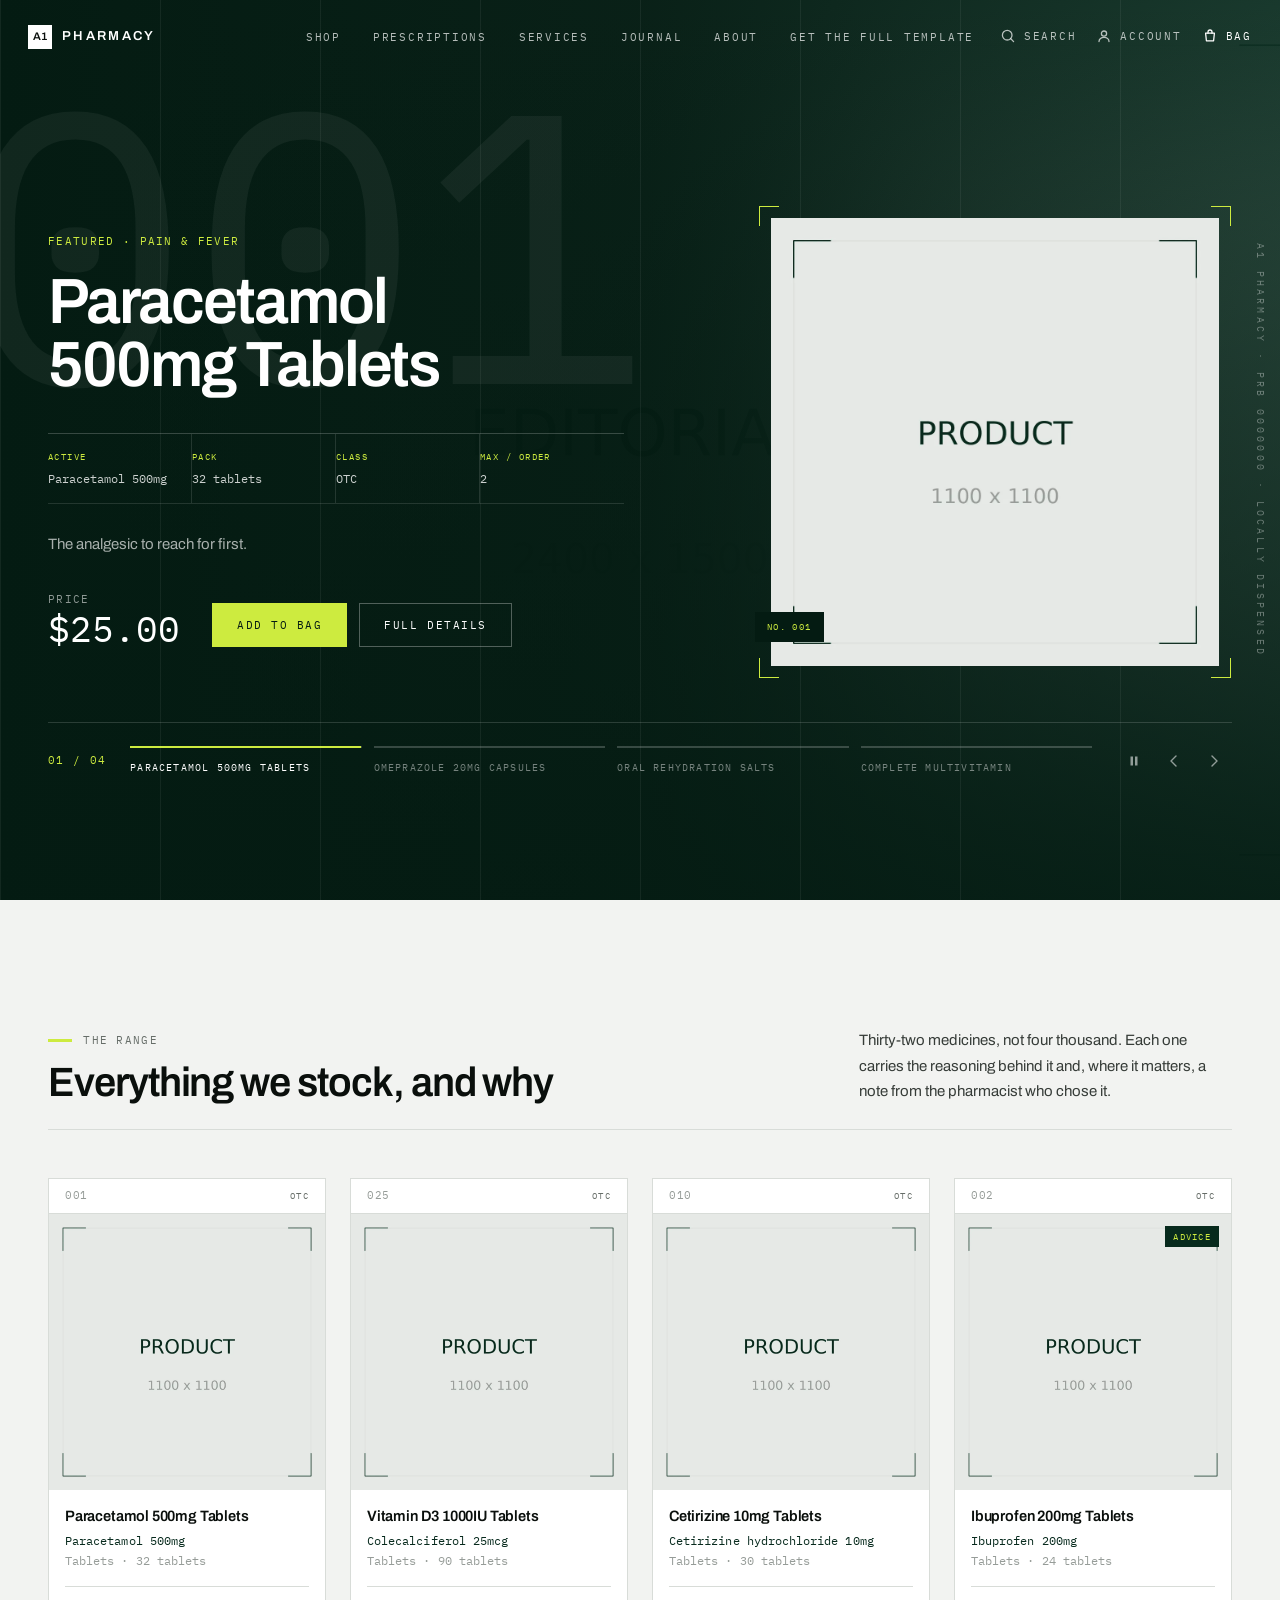
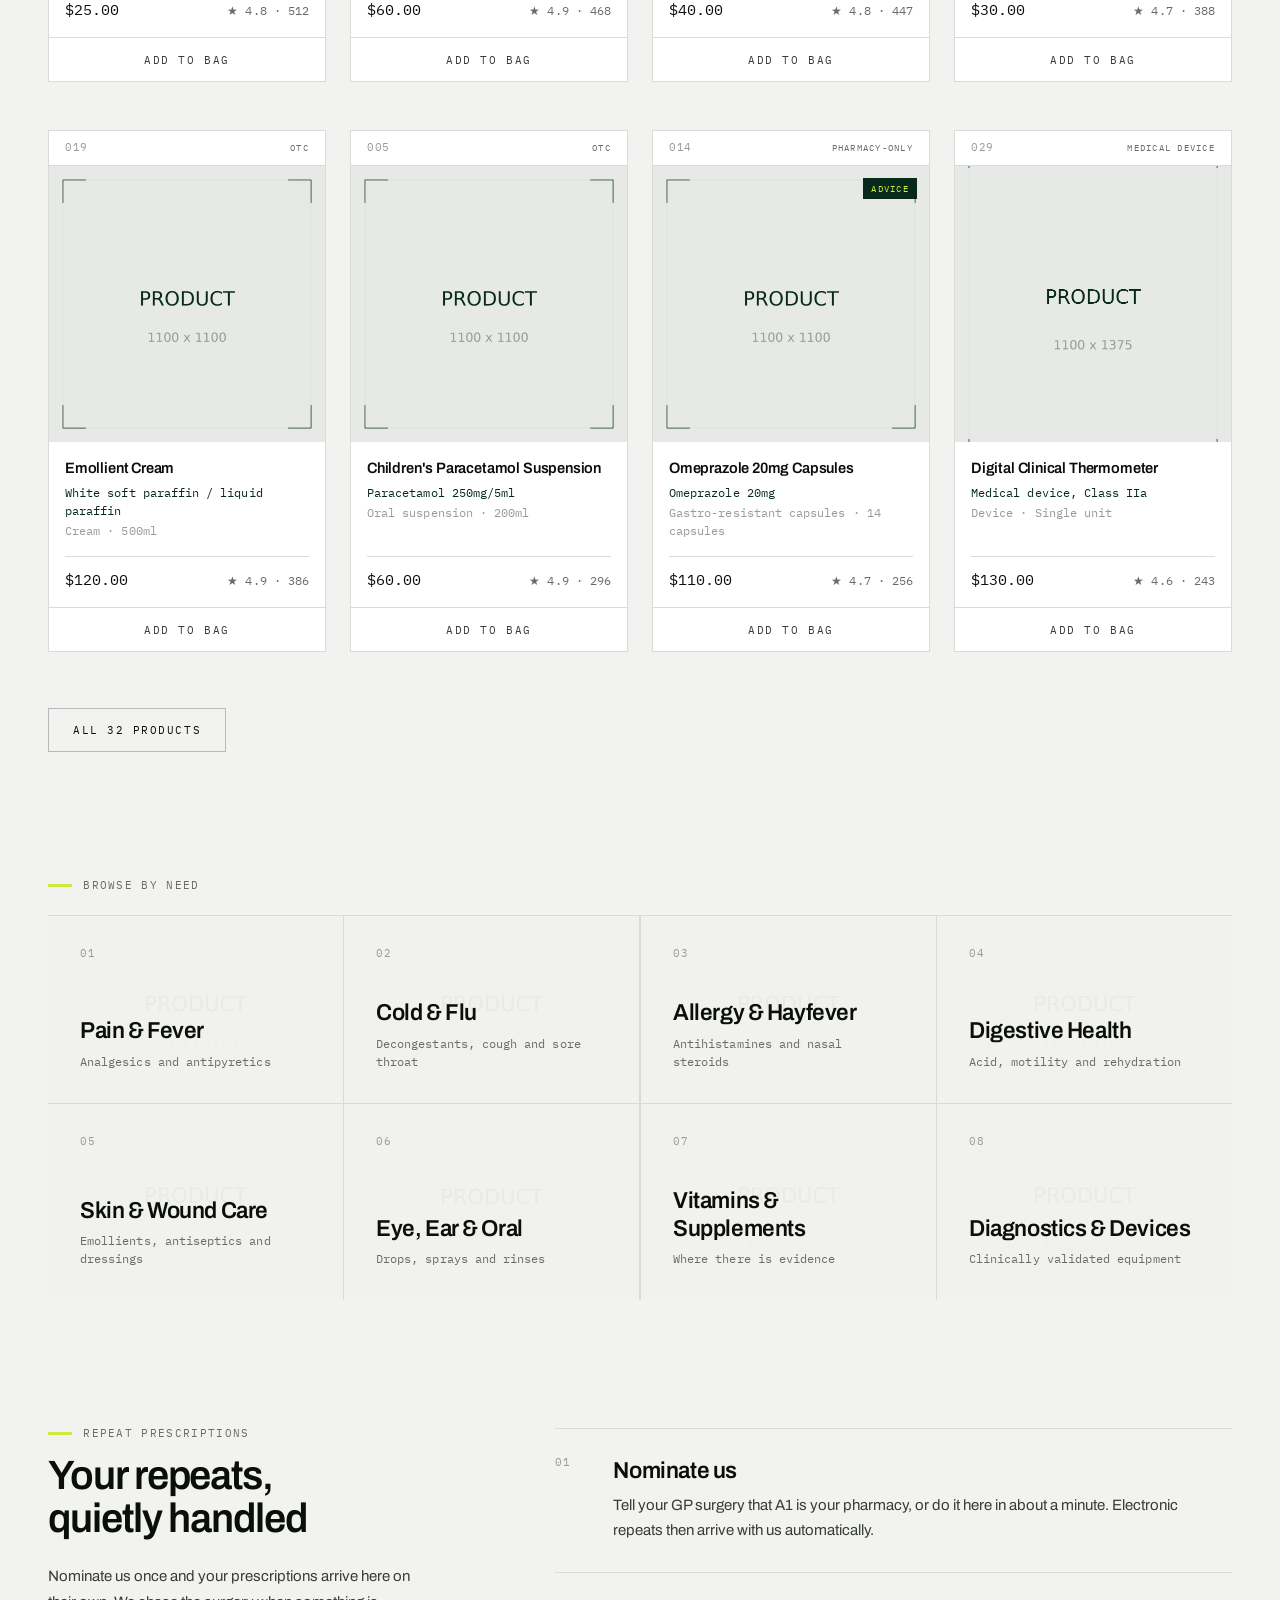
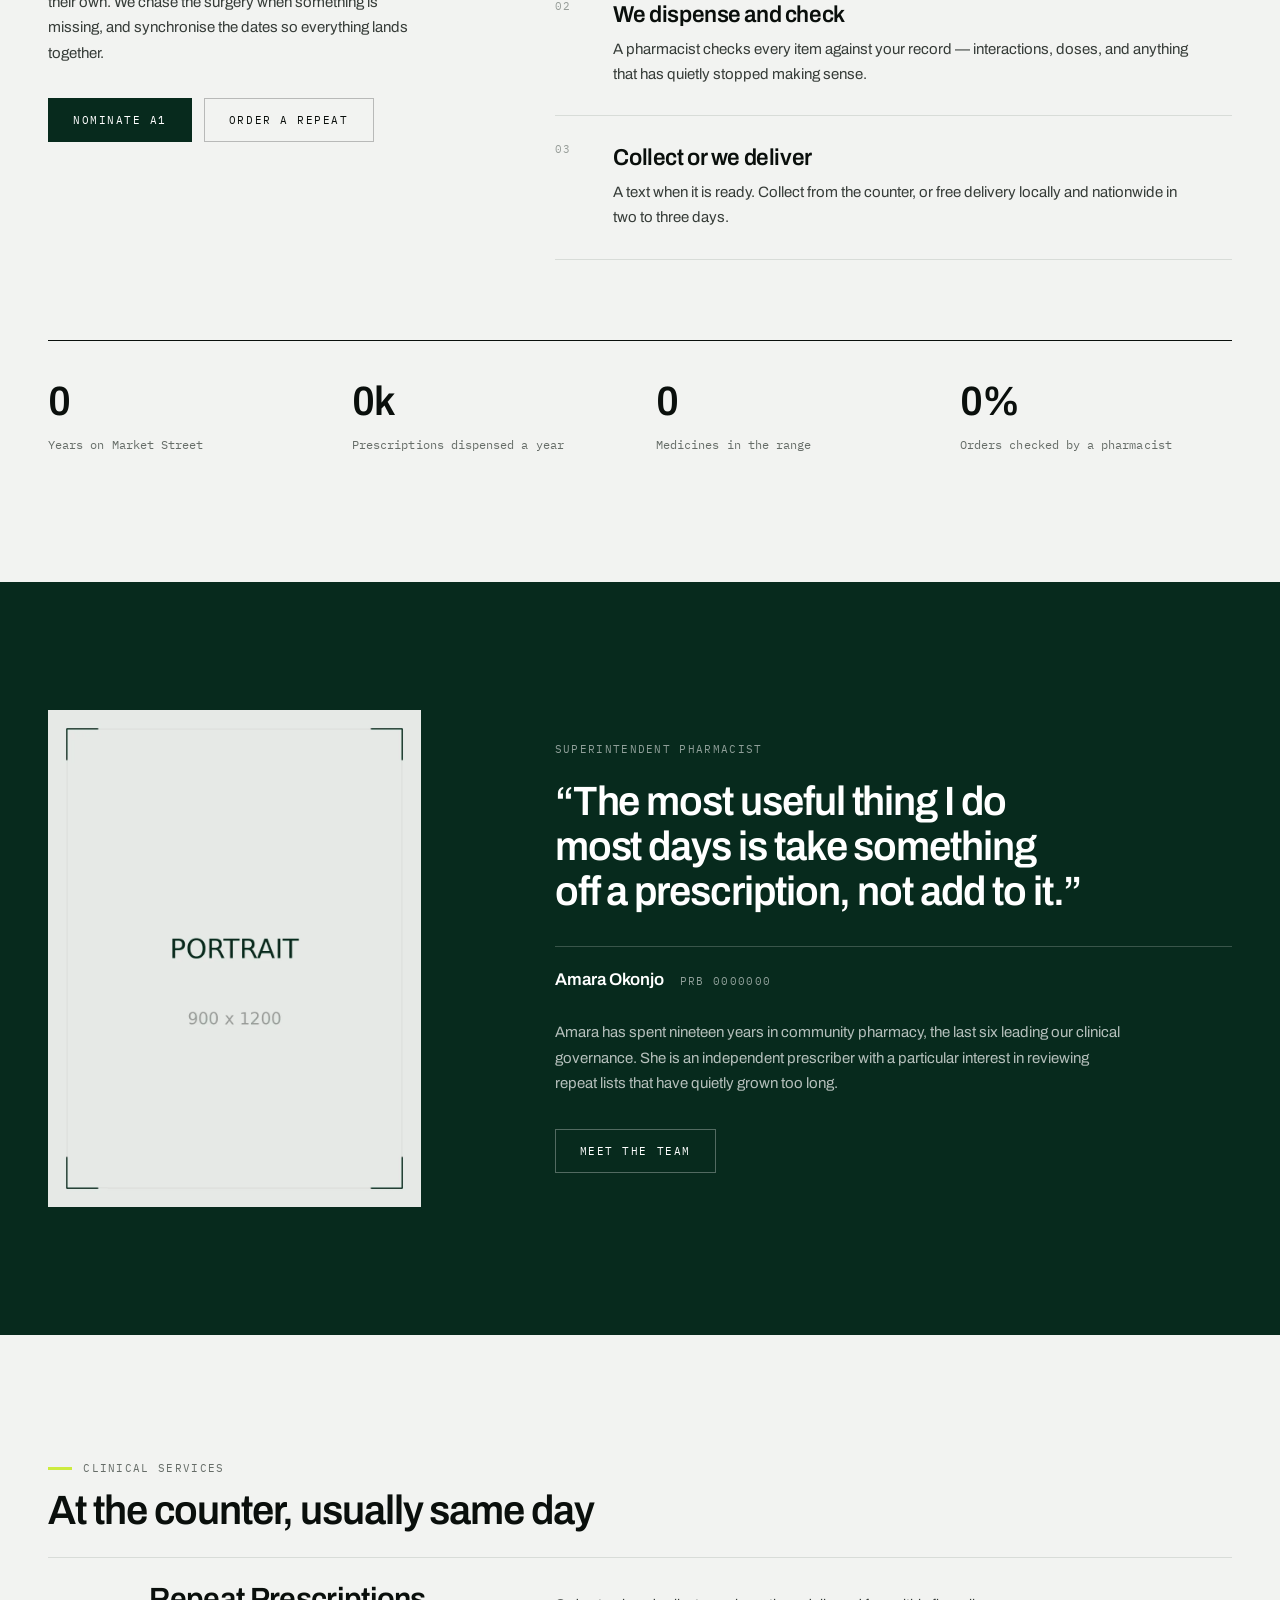
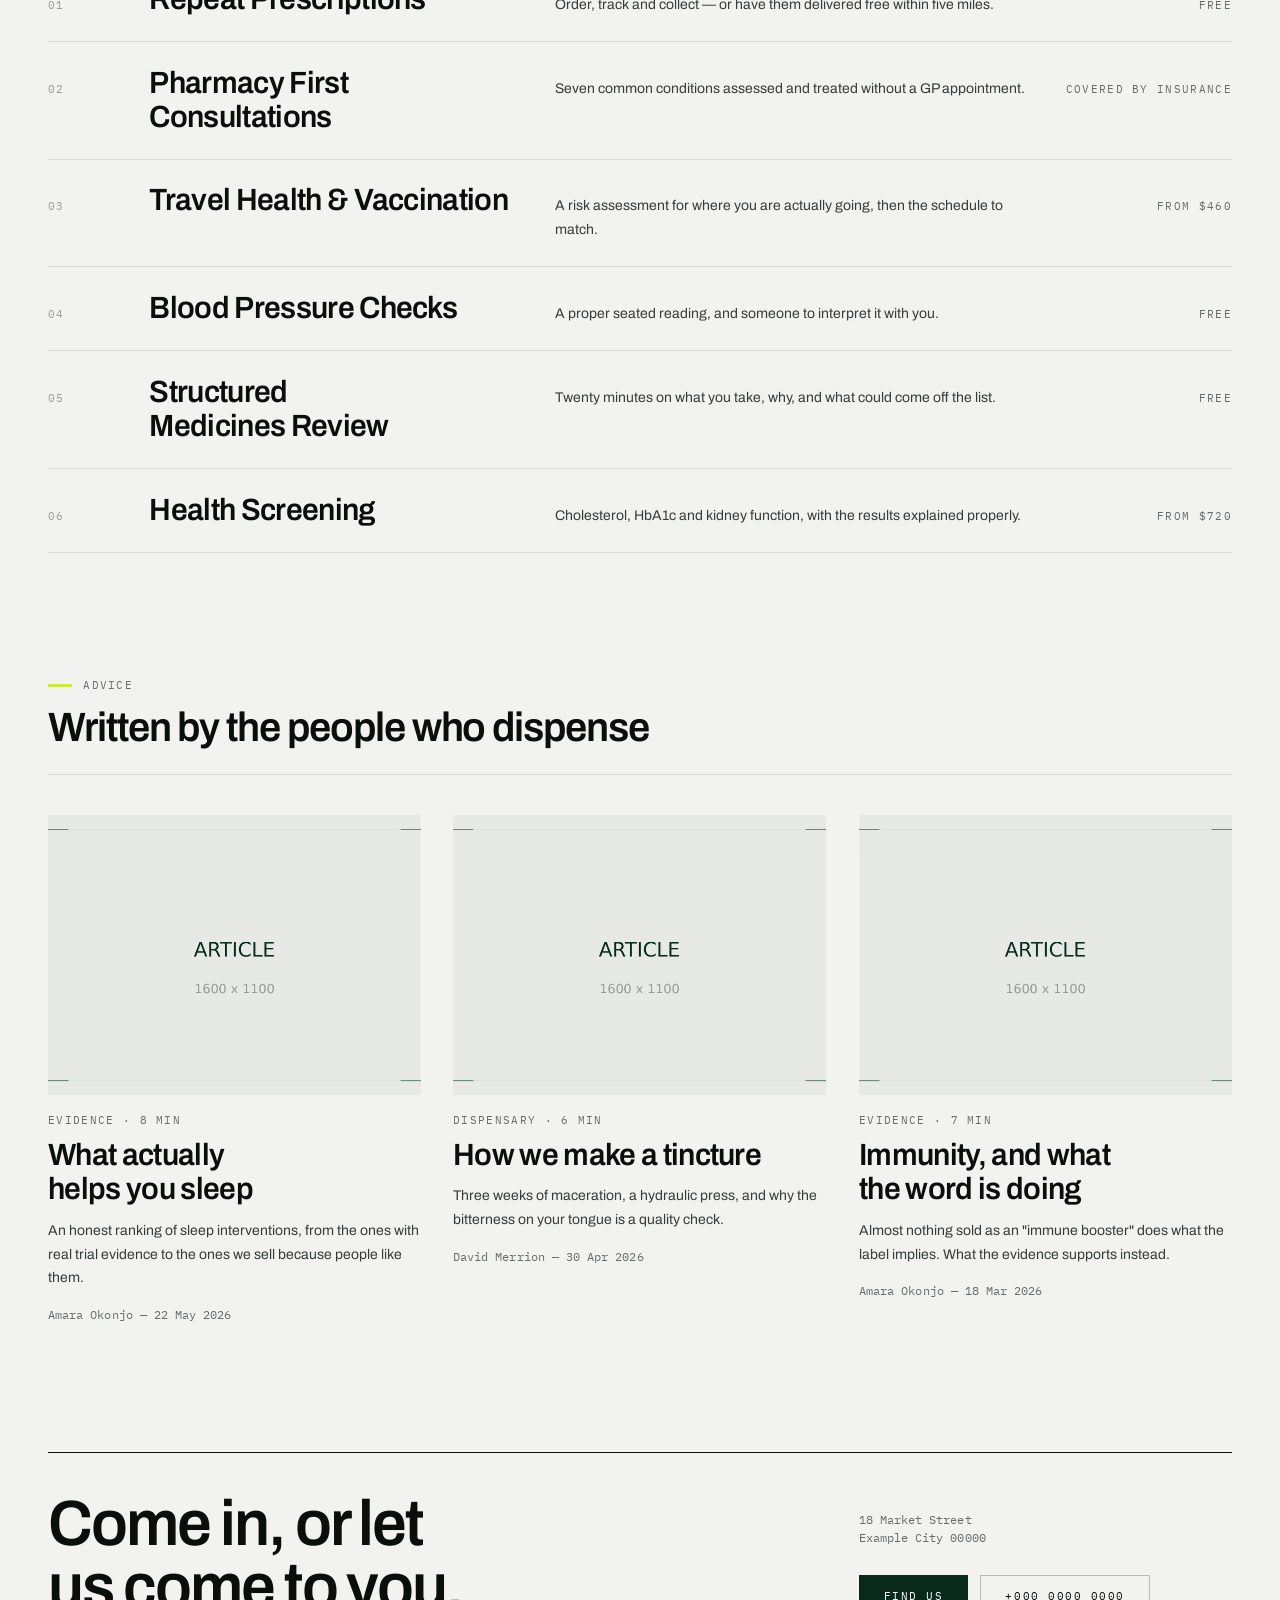
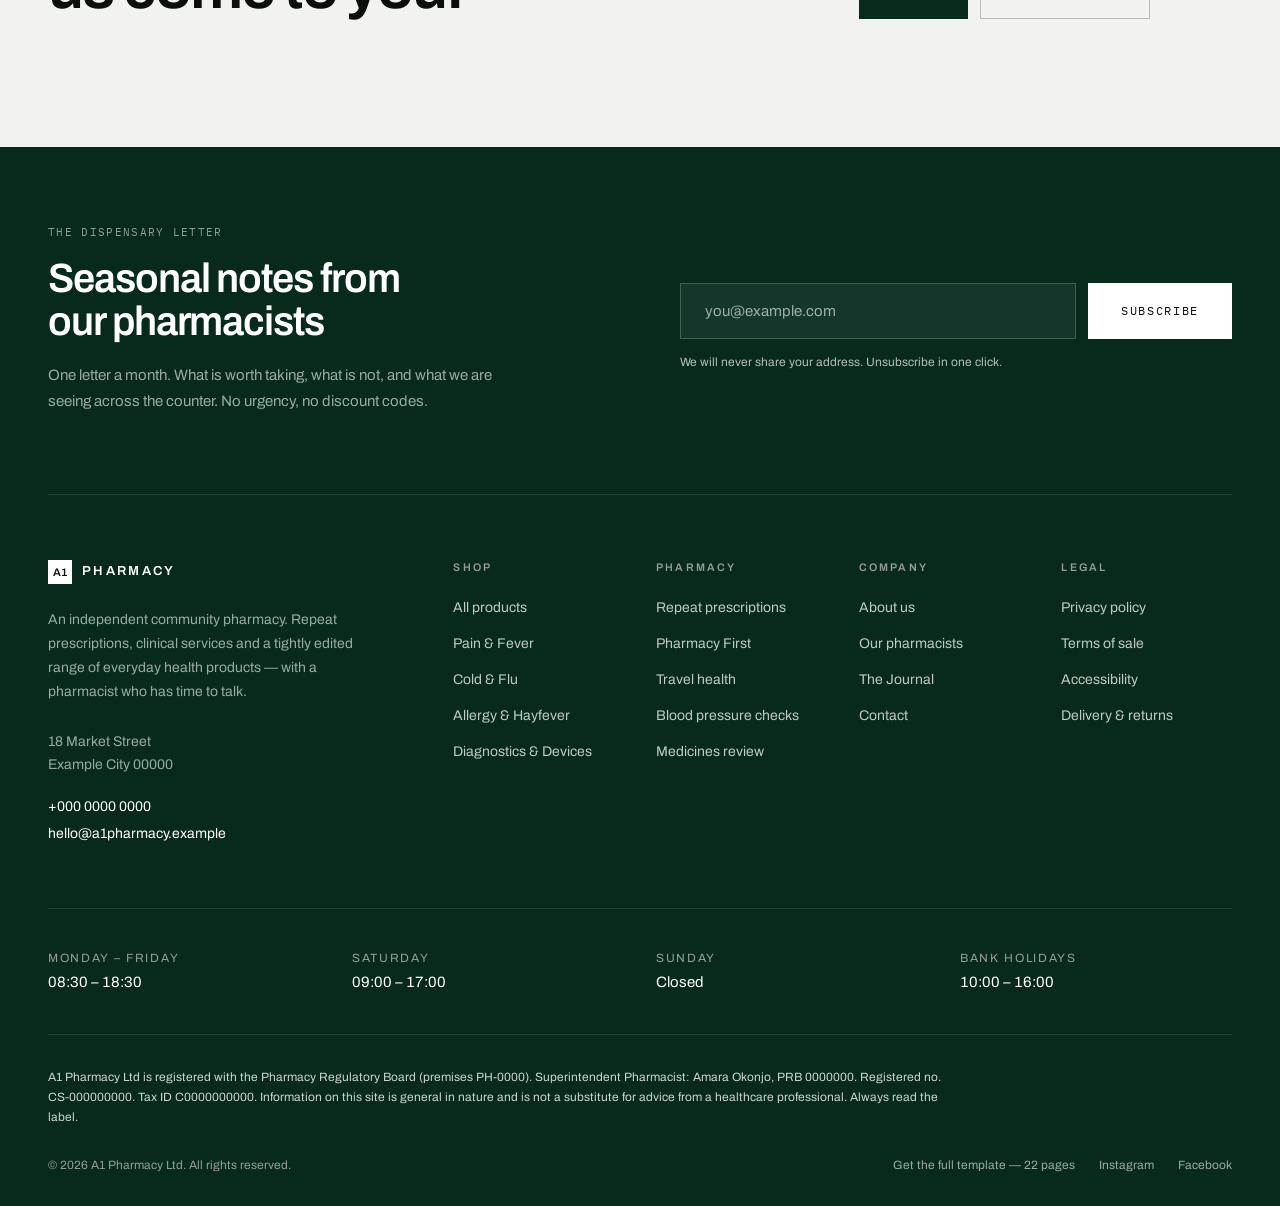
==== index.html @ 7f11b0c4 "Add files via upload" ====
<!doctype html>
<html lang="en">
	<head>
		<meta charset="utf-8" />
		<meta name="viewport" content="width=device-width, initial-scale=1" />

		<title>A1 Pharmacy — A pharmacy with time to explain</title>
		<meta name="description" content="An independent community pharmacy. Repeat prescriptions, clinical services and a tightly edited range of everyday health products — with a pharmacist who has time to talk." />
		<meta name="theme-color" content="#1c4032" />
		<link rel="canonical" href="https://paragonslash.github.io/a1-pharmacy-free/" />

		<meta property="og:site_name" content="A1 Pharmacy" />
		<meta property="og:type" content="website" />
		<meta property="og:url" content="https://paragonslash.github.io/a1-pharmacy-free/" />
		<meta property="og:image" content="https://paragonslash.github.io/a1-pharmacy-free/og-image-free.jpg" />
		<meta property="og:image:width" content="1200" />
		<meta property="og:image:height" content="630" />
		<meta property="og:title" content="A1 Pharmacy — A pharmacy with time to explain" />
		<meta property="og:description" content="An independent community pharmacy. Repeat prescriptions, clinical services and a tightly edited range of everyday health products — with a pharmacist who has time to talk." />
		<meta name="twitter:card" content="summary_large_image" />

		<link rel="icon" href="favicon.svg" type="image/svg+xml" />

		<!-- The typeface used by the first line of every page. -->
		<link
			rel="preload"
			href="fonts/archivo-latin-wdth-normal.woff2"
			as="font"
			type="font/woff2"
			crossorigin
		/>

		<!-- Shared styles. Page-specific rules follow, so they can override. -->
		<link rel="stylesheet" href="css/main.css" />
		<link rel="stylesheet" href="css/pages/hero.css" />
		<link rel="stylesheet" href="css/pages/home.css" />
	</head>

	<body data-full-bleed>
		<div class="page">
			<a href="#main" class="skip-link visually-hidden-focusable">Skip to content</a>

			<header class="site-header site-header--over-media" data-site-header>
				<nav class="site-header__inner" aria-label="Primary">
					<div class="site-header__bar">
						<!-- Left: wordmark -->
						<a href="index.html" aria-label="A1 Pharmacy — home" data-nav-plain>
							<span class="logo">
					<span class="logo__mark" aria-hidden="true">A1</span>
					<span class="logo__name">Pharmacy</span>
				</span>
						</a>

						<!-- Centre: navigation -->
						<ul class="primary-nav">
						<li>
							<a
								href="shop.html"
								class="nav-link" data-mega-trigger="shop" aria-expanded="false" aria-controls="mega-shop"
							>Shop</a>
						</li>
						<li>
							<a
								href="https://paragonslash.gumroad.com/l/a1pharmacy?referrer=github.com%2Fparagonslash%2Fa1-pharmacy-free" rel="noreferrer noopener" target="_blank"
								class="nav-link" data-nav-plain
							>Prescriptions</a>
						</li>
						<li>
							<a
								href="https://paragonslash.gumroad.com/l/a1pharmacy?referrer=github.com%2Fparagonslash%2Fa1-pharmacy-free" rel="noreferrer noopener" target="_blank"
								class="nav-link" data-mega-trigger="services" aria-expanded="false" aria-controls="mega-services"
							>Services</a>
						</li>
						<li>
							<a
								href="https://paragonslash.gumroad.com/l/a1pharmacy?referrer=github.com%2Fparagonslash%2Fa1-pharmacy-free" rel="noreferrer noopener" target="_blank"
								class="nav-link" data-nav-plain
							>Journal</a>
						</li>
						<li>
							<a
								href="https://paragonslash.gumroad.com/l/a1pharmacy?referrer=github.com%2Fparagonslash%2Fa1-pharmacy-free" rel="noreferrer noopener" target="_blank"
								class="nav-link" data-nav-plain
							>About</a>
						</li>
						<li>
							<a href="https://paragonslash.gumroad.com/l/a1pharmacy?referrer=github.com%2Fparagonslash%2Fa1-pharmacy-free" rel="noreferrer noopener" target="_blank" class="nav-link" data-nav-plain>Get the full template</a>
						</li>
						</ul>

						<!-- Right: utilities -->
						<div class="header-tools">
							<button
								type="button"
								class="nav-link header-tools__optional"
								data-overlay-open="search"
								aria-expanded="false"
								aria-controls="site-search-overlay"
							>
								<svg class="nav-link__icon" viewBox="0 0 20 20" fill="none" stroke="currentColor" stroke-width="1.6" aria-hidden="true"><circle cx="9" cy="9" r="6" /><path d="M13.5 13.5L17 17" stroke-linecap="round" /></svg>
								Search
							</button>

							<a href="https://paragonslash.gumroad.com/l/a1pharmacy?referrer=github.com%2Fparagonslash%2Fa1-pharmacy-free" rel="noreferrer noopener" target="_blank" class="nav-link header-tools__optional">
								<svg class="nav-link__icon" viewBox="0 0 20 20" fill="none" stroke="currentColor" stroke-width="1.6" aria-hidden="true"><circle cx="10" cy="7" r="3.25" /><path d="M3.75 17c0-3.2 2.8-5.25 6.25-5.25S16.25 13.8 16.25 17" stroke-linecap="round" /></svg>
								Account
							</a>

							<!--
								The bag is a plain link. The preview below it is a hover
								convenience only — nothing here is reachable by hovering alone.
							-->
							<a href="https://paragonslash.gumroad.com/l/a1pharmacy?referrer=github.com%2Fparagonslash%2Fa1-pharmacy-free" rel="noreferrer noopener" target="_blank" class="nav-link nav-link--emphasis">
								<svg class="nav-link__icon" viewBox="0 0 20 20" fill="none" stroke="currentColor" stroke-width="1.6" aria-hidden="true"><path d="M4.5 6.5h11l-1 9.5h-9z" stroke-linejoin="round" /><path d="M7.5 6.5V5a2.5 2.5 0 015 0v1.5" stroke-linecap="round" /></svg>
								Bag
							</a>

							<button
								type="button"
								class="menu-toggle"
								data-overlay-open="mobile-nav"
								aria-expanded="false"
								aria-controls="mobile-nav-overlay"
								aria-label="Open menu"
							>
								<span class="menu-toggle__bar"></span>
								<span class="menu-toggle__bar"></span>
							</button>
						</div>
					</div>
				</nav>

				<div class="mega-panel" id="mega-shop" data-mega-panel="shop" role="region" aria-label="Shop menu">
					<div class="mega-panel__inner">
						<p class="label mega-panel__heading">Index</p>

						<ul class="mega-index">
							<li class="mega-index__item">
								<a href="shop.html?category=pain-and-fever" class="mega-index__link">
									<span class="index-no">01</span>
									<span class="mega-index__name">Pain &amp; Fever</span>
								</a>
							</li>
							<li class="mega-index__item">
								<a href="shop.html?category=cold-and-flu" class="mega-index__link">
									<span class="index-no">02</span>
									<span class="mega-index__name">Cold &amp; Flu</span>
								</a>
							</li>
							<li class="mega-index__item">
								<a href="shop.html?category=allergy-and-hayfever" class="mega-index__link">
									<span class="index-no">03</span>
									<span class="mega-index__name">Allergy &amp; Hayfever</span>
								</a>
							</li>
							<li class="mega-index__item">
								<a href="shop.html?category=digestive-health" class="mega-index__link">
									<span class="index-no">04</span>
									<span class="mega-index__name">Digestive Health</span>
								</a>
							</li>
							<li class="mega-index__item">
								<a href="shop.html?category=skin-and-wound-care" class="mega-index__link">
									<span class="index-no">05</span>
									<span class="mega-index__name">Skin &amp; Wound Care</span>
								</a>
							</li>
							<li class="mega-index__item">
								<a href="shop.html?category=eye-ear-and-oral" class="mega-index__link">
									<span class="index-no">06</span>
									<span class="mega-index__name">Eye, Ear &amp; Oral</span>
								</a>
							</li>
							<li class="mega-index__item">
								<a href="shop.html?category=vitamins-and-supplements" class="mega-index__link">
									<span class="index-no">07</span>
									<span class="mega-index__name">Vitamins &amp; Supplements</span>
								</a>
							</li>
							<li class="mega-index__item">
								<a href="shop.html?category=diagnostics-and-devices" class="mega-index__link">
									<span class="index-no">08</span>
									<span class="mega-index__name">Diagnostics &amp; Devices</span>
								</a>
							</li>
						</ul>

						<div class="mega-featured">
							<p class="label">Selected</p>
							<div class="mega-featured__grid">
								<a href="product.html" class="mega-featured__link">
									<div class="plate plate--lit" style="--plate-ratio: 4 / 5">
						<img
							src="images/products/pk-bottle-tablets.webp"
							alt="Paracetamol 500mg Tablets"
							width="1100" height="1100"
							sizes="16vw"
							loading="lazy"
							decoding="async"
							
							class="mega-featured__image"
						/>
					</div>
									<p class="mega-featured__item-no">001</p>
									<p class="mega-featured__name">Paracetamol 500mg Tablets</p>
									<p class="mega-featured__price" data-numeric>$25.00</p>
								</a>
								<a href="product.html" class="mega-featured__link">
									<div class="plate plate--lit" style="--plate-ratio: 4 / 5">
						<img
							src="images/products/pk-bottle-capsules.webp"
							alt="Omeprazole 20mg Capsules"
							width="1100" height="1100"
							sizes="16vw"
							loading="lazy"
							decoding="async"
							
							class="mega-featured__image"
						/>
					</div>
									<p class="mega-featured__item-no">014</p>
									<p class="mega-featured__name">Omeprazole 20mg Capsules</p>
									<p class="mega-featured__price" data-numeric>$110.00</p>
								</a>
							</div>
						</div>
					</div>
				</div>
				<div class="mega-panel" id="mega-services" data-mega-panel="services" role="region" aria-label="Services menu">
					<div class="mega-panel__inner">
						<p class="label mega-panel__heading">Services</p>
						<ul class="mega-index mega-index--wide">
							<li class="mega-index__item">
								<a href="https://paragonslash.gumroad.com/l/a1pharmacy?referrer=github.com%2Fparagonslash%2Fa1-pharmacy-free" rel="noreferrer noopener" target="_blank" class="mega-index__link mega-index__link--stacked">
									<span class="mega-index__row">
										<span class="index-no">01</span>
										<span class="mega-index__name">Repeat Prescriptions</span>
									</span>
									<span class="mega-index__summary">Order, track and collect — or have them delivered free within five miles.</span>
								</a>
							</li>
							<li class="mega-index__item">
								<a href="https://paragonslash.gumroad.com/l/a1pharmacy?referrer=github.com%2Fparagonslash%2Fa1-pharmacy-free" rel="noreferrer noopener" target="_blank" class="mega-index__link mega-index__link--stacked">
									<span class="mega-index__row">
										<span class="index-no">02</span>
										<span class="mega-index__name">Pharmacy First Consultations</span>
									</span>
									<span class="mega-index__summary">Seven common conditions assessed and treated without a GP appointment.</span>
								</a>
							</li>
							<li class="mega-index__item">
								<a href="https://paragonslash.gumroad.com/l/a1pharmacy?referrer=github.com%2Fparagonslash%2Fa1-pharmacy-free" rel="noreferrer noopener" target="_blank" class="mega-index__link mega-index__link--stacked">
									<span class="mega-index__row">
										<span class="index-no">03</span>
										<span class="mega-index__name">Travel Health &amp; Vaccination</span>
									</span>
									<span class="mega-index__summary">A risk assessment for where you are actually going, then the schedule to match.</span>
								</a>
							</li>
							<li class="mega-index__item">
								<a href="https://paragonslash.gumroad.com/l/a1pharmacy?referrer=github.com%2Fparagonslash%2Fa1-pharmacy-free" rel="noreferrer noopener" target="_blank" class="mega-index__link mega-index__link--stacked">
									<span class="mega-index__row">
										<span class="index-no">04</span>
										<span class="mega-index__name">Blood Pressure Checks</span>
									</span>
									<span class="mega-index__summary">A proper seated reading, and someone to interpret it with you.</span>
								</a>
							</li>
							<li class="mega-index__item">
								<a href="https://paragonslash.gumroad.com/l/a1pharmacy?referrer=github.com%2Fparagonslash%2Fa1-pharmacy-free" rel="noreferrer noopener" target="_blank" class="mega-index__link mega-index__link--stacked">
									<span class="mega-index__row">
										<span class="index-no">05</span>
										<span class="mega-index__name">Structured Medicines Review</span>
									</span>
									<span class="mega-index__summary">Twenty minutes on what you take, why, and what could come off the list.</span>
								</a>
							</li>
							<li class="mega-index__item">
								<a href="https://paragonslash.gumroad.com/l/a1pharmacy?referrer=github.com%2Fparagonslash%2Fa1-pharmacy-free" rel="noreferrer noopener" target="_blank" class="mega-index__link mega-index__link--stacked">
									<span class="mega-index__row">
										<span class="index-no">06</span>
										<span class="mega-index__name">Health Screening</span>
									</span>
									<span class="mega-index__summary">Cholesterol, HbA1c and kidney function, with the results explained properly.</span>
								</a>
							</li>
						</ul>
					</div>
				</div>
			</header>
			<!-- ── Mobile menu ───────────────────────────────────────────────── -->
			<div class="overlay overlay--nav" id="mobile-nav-overlay" data-overlay="mobile-nav" hidden>
				<button type="button" class="overlay__scrim" data-overlay-close tabindex="-1" aria-label="Close menu"></button>

				<div class="overlay__panel" data-overlay-panel role="dialog" aria-modal="true" aria-label="Menu">
					<nav class="shell" aria-label="Mobile">
						<ul>
							<li>
								<a href="shop.html" class="mobile-nav__link" style="--row-index: 0">
									Shop
									<svg class="mobile-nav__chevron" viewBox="0 0 16 16" fill="none" stroke="currentColor" stroke-width="1.5" aria-hidden="true"><path d="M2.5 8h11M9 3.5L13.5 8 9 12.5" stroke-linecap="round" stroke-linejoin="round" /></svg>
								</a>
							</li>
							<li>
								<a href="https://paragonslash.gumroad.com/l/a1pharmacy?referrer=github.com%2Fparagonslash%2Fa1-pharmacy-free" rel="noreferrer noopener" target="_blank" class="mobile-nav__link" style="--row-index: 1">
									Prescriptions
									<svg class="mobile-nav__chevron" viewBox="0 0 16 16" fill="none" stroke="currentColor" stroke-width="1.5" aria-hidden="true"><path d="M2.5 8h11M9 3.5L13.5 8 9 12.5" stroke-linecap="round" stroke-linejoin="round" /></svg>
								</a>
							</li>
							<li>
								<a href="https://paragonslash.gumroad.com/l/a1pharmacy?referrer=github.com%2Fparagonslash%2Fa1-pharmacy-free" rel="noreferrer noopener" target="_blank" class="mobile-nav__link" style="--row-index: 2">
									Services
									<svg class="mobile-nav__chevron" viewBox="0 0 16 16" fill="none" stroke="currentColor" stroke-width="1.5" aria-hidden="true"><path d="M2.5 8h11M9 3.5L13.5 8 9 12.5" stroke-linecap="round" stroke-linejoin="round" /></svg>
								</a>
							</li>
							<li>
								<a href="https://paragonslash.gumroad.com/l/a1pharmacy?referrer=github.com%2Fparagonslash%2Fa1-pharmacy-free" rel="noreferrer noopener" target="_blank" class="mobile-nav__link" style="--row-index: 3">
									Journal
									<svg class="mobile-nav__chevron" viewBox="0 0 16 16" fill="none" stroke="currentColor" stroke-width="1.5" aria-hidden="true"><path d="M2.5 8h11M9 3.5L13.5 8 9 12.5" stroke-linecap="round" stroke-linejoin="round" /></svg>
								</a>
							</li>
							<li>
								<a href="https://paragonslash.gumroad.com/l/a1pharmacy?referrer=github.com%2Fparagonslash%2Fa1-pharmacy-free" rel="noreferrer noopener" target="_blank" class="mobile-nav__link" style="--row-index: 4">
									About
									<svg class="mobile-nav__chevron" viewBox="0 0 16 16" fill="none" stroke="currentColor" stroke-width="1.5" aria-hidden="true"><path d="M2.5 8h11M9 3.5L13.5 8 9 12.5" stroke-linecap="round" stroke-linejoin="round" /></svg>
								</a>
							</li>
							<li>
								<a href="https://paragonslash.gumroad.com/l/a1pharmacy?referrer=github.com%2Fparagonslash%2Fa1-pharmacy-free" rel="noreferrer noopener" target="_blank" class="mobile-nav__link" style="--row-index: 5">Get the full template
									<svg class="mobile-nav__chevron" viewBox="0 0 16 16" fill="none" stroke="currentColor" stroke-width="1.5" aria-hidden="true"><path d="M2.5 8h11M9 3.5L13.5 8 9 12.5" stroke-linecap="round" stroke-linejoin="round" /></svg>
								</a>
							</li>
						</ul>

						<div class="mobile-nav__section">
							<p class="label mobile-nav__heading">Categories</p>
							<ul class="mobile-nav__chips">
								<li><a href="shop.html?category=pain-and-fever" class="chip">Pain &amp; Fever</a></li>
								<li><a href="shop.html?category=cold-and-flu" class="chip">Cold &amp; Flu</a></li>
								<li><a href="shop.html?category=allergy-and-hayfever" class="chip">Allergy &amp; Hayfever</a></li>
								<li><a href="shop.html?category=digestive-health" class="chip">Digestive Health</a></li>
								<li><a href="shop.html?category=skin-and-wound-care" class="chip">Skin &amp; Wound Care</a></li>
								<li><a href="shop.html?category=eye-ear-and-oral" class="chip">Eye, Ear &amp; Oral</a></li>
								<li><a href="shop.html?category=vitamins-and-supplements" class="chip">Vitamins &amp; Supplements</a></li>
								<li><a href="shop.html?category=diagnostics-and-devices" class="chip">Diagnostics &amp; Devices</a></li>
							</ul>

							<div class="mobile-nav__footer">
								<a href="https://paragonslash.gumroad.com/l/a1pharmacy?referrer=github.com%2Fparagonslash%2Fa1-pharmacy-free" rel="noreferrer noopener" target="_blank" class="link-rule">Your account</a>
								<a href="tel:+0000000000" class="link-rule">+000 0000 0000</a>
								<p style="color: var(--color-ink-3)">18 Market Street, Example City 00000</p>
							</div>
						</div>
					</nav>
				</div>
			</div>

			<!-- ── Search ────────────────────────────────────────────────────── -->
			<div class="overlay overlay--search" id="site-search-overlay" data-overlay="search" hidden>
				<button type="button" class="overlay__scrim" data-overlay-close tabindex="-1" aria-label="Close search"></button>

				<div class="overlay__panel" data-overlay-panel role="dialog" aria-modal="true" aria-label="Search">
					<div class="shell">
						<form role="search" data-search-form>
							<label for="site-search" class="label">Search the pharmacy</label>

							<div class="search-field">
								<svg class="search-field__icon" viewBox="0 0 20 20" fill="none" stroke="currentColor" stroke-width="1.5" aria-hidden="true">
									<circle cx="9" cy="9" r="6" />
									<path d="M13.5 13.5L17 17" stroke-linecap="round" />
								</svg>

								<input
									id="site-search"
									name="q"
									type="search"
									class="search-field__input"
									placeholder="Magnesium, eczema, thermometer…"
									autocomplete="off"
									data-overlay-autofocus
								/>

								<button type="button" class="search-field__close" data-overlay-close aria-label="Close search">
									<svg viewBox="0 0 20 20" fill="none" stroke="currentColor" stroke-width="1.5" aria-hidden="true" style="width:1.25rem;height:1.25rem">
										<path d="M5 5l10 10M15 5L5 15" stroke-linecap="round" />
									</svg>
								</button>
							</div>
						</form>

						<!-- Shown while the field is empty. -->
						<div class="search-suggestions">
							<div>
								<p class="label">Common searches</p>
								<ul class="search-suggestions__chips">
								<li><button type="button" class="chip">Paracetamol</button></li>
								<li><button type="button" class="chip">Vitamin D</button></li>
								<li><button type="button" class="chip">Hayfever</button></li>
								<li><button type="button" class="chip">Eczema</button></li>
								<li><button type="button" class="chip">Thermometer</button></li>
								</ul>
							</div>

							<div>
								<p class="label">Browse</p>
								<ul class="search-suggestions__links">
								<li><a href="shop.html?category=pain-and-fever" class="link-rule">Pain &amp; Fever</a></li>
								<li><a href="shop.html?category=cold-and-flu" class="link-rule">Cold &amp; Flu</a></li>
								<li><a href="shop.html?category=allergy-and-hayfever" class="link-rule">Allergy &amp; Hayfever</a></li>
								<li><a href="shop.html?category=digestive-health" class="link-rule">Digestive Health</a></li>
								<li><a href="shop.html?category=skin-and-wound-care" class="link-rule">Skin &amp; Wound Care</a></li>
								<li><a href="shop.html?category=eye-ear-and-oral" class="link-rule">Eye, Ear &amp; Oral</a></li>
								</ul>
							</div>
						</div>
					</div>
				</div>
			</div>

			<main class="page__main" id="main">
				<h1 class="visually-hidden">A1 Pharmacy — A pharmacy with time to explain</h1>

				<section
					class="hero"
					data-surface="dark"
					data-hero-carousel
					data-interval="7000"
					aria-roledescription="carousel"
					aria-label="Featured products"
				>
					<!--
						Backdrop, in four layers so the field is never a flat block of
						green: a dispensary photograph for texture, a bloom of the current
						packshot, a gradient that protects the type, and ruled column
						guides on top.
					-->
					<div class="hero__backdrop" aria-hidden="true">
						<div class="hero__texture">
							<img src="images/editorial/dispensary-shelving.webp" alt="" width="1400" height="1400" />
						</div>

						<div class="hero-bloom" data-hero-bloom data-slide-index="0" data-active>
							<img src="images/products/pk-bottle-tablets.webp" alt="" width="1100" height="1100" loading="lazy" />
						</div>
						<div class="hero-bloom" data-hero-bloom data-slide-index="1" >
							<img src="images/products/pk-bottle-capsules.webp" alt="" width="1100" height="1100" loading="lazy" />
						</div>
						<div class="hero-bloom" data-hero-bloom data-slide-index="2" >
							<img src="images/products/pk-carton-sachets.webp" alt="" width="1100" height="1100" loading="lazy" />
						</div>
						<div class="hero-bloom" data-hero-bloom data-slide-index="3" >
							<img src="images/products/pk-vial-amber.webp" alt="" width="1100" height="1100" loading="lazy" />
						</div>

						<div class="hero__wash"></div>
						<div class="hero__wash hero__wash--foot"></div>
						<div class="hero__guides"></div>
					</div>

					<!-- Oversized catalogue number, bled off the left edge -->
					<span class="hero__catalogue-number" data-hero-catalogue-number aria-hidden="true">
						001
					</span>

					<!-- Vertical dispensing rail, right edge -->
					<p class="hero__vertical-rail" aria-hidden="true">
						A1 Pharmacy · PRB 0000000 · Locally Dispensed
					</p>

					<div class="shell hero__inner">
						<div class="hero__slides">
						<div
							class="hero-slide"
							data-hero-slide
							data-slide-index="0"
							data-active
							role="group"
							aria-roledescription="slide"
							aria-label="1 of 4: Paracetamol 500mg Tablets"
							
						>
							<div class="hero-slide__grid">
								<!-- ───────────────────────────────────────── detail ── -->
								<div class="hero-slide__detail">
									<p class="label label--accent hero-slide__eyebrow">
										Featured · Pain &amp; Fever
									</p>

									<h2 class="text-d2 hero-slide__title">Paracetamol 500mg Tablets</h2>

									<dl class="hero-spec">
									<div class="hero-spec__cell">
										<dt class="hero-spec__term">Active</dt>
										<dd class="hero-spec__value">Paracetamol 500mg</dd>
									</div>
									<div class="hero-spec__cell">
										<dt class="hero-spec__term">Pack</dt>
										<dd class="hero-spec__value">32 tablets</dd>
									</div>
									<div class="hero-spec__cell">
										<dt class="hero-spec__term">Class</dt>
										<dd class="hero-spec__value">OTC</dd>
									</div>
									<div class="hero-spec__cell">
										<dt class="hero-spec__term">Max / order</dt>
										<dd class="hero-spec__value">2</dd>
									</div>
									</dl>

									<p class="hero-slide__summary">The analgesic to reach for first.</p>

									<div class="hero-slide__actions">
										<div class="hero-slide__price">
											<span class="label label--light">Price</span>
											<p class="hero-slide__price-row">
												<span class="hero-slide__price-value">$25.00</span>
												
											</p>
										</div>

										<div class="button-row">
											<button
												type="button"
												data-add-to-bag
												class="button button--accent button--md"
											><span class="button__label">Add to bag</span></button>

											<a href="product.html" class="button button--outline-light button--md">
												Full details
											</a>
										</div>
									</div>
								</div>

								<!-- ─────────────────────────────────────── packshot ── -->
								<div class="hero-slide__packshot">
									<div class="hero-plate">
										<!-- Registration marks -->
										<span class="hero-plate__mark hero-plate__mark--tl" aria-hidden="true"></span>
										<span class="hero-plate__mark hero-plate__mark--tr" aria-hidden="true"></span>
										<span class="hero-plate__mark hero-plate__mark--bl" aria-hidden="true"></span>
										<span class="hero-plate__mark hero-plate__mark--br" aria-hidden="true"></span>

										<div class="hero-plate__image">
											<img
												src="images/products/pk-bottle-tablets.webp"
												alt="Paracetamol 500mg Tablets"
												width="1100"
												height="1100"
												loading="eager"
												fetchpriority="high"
											/>
										</div>

										<div class="hero-plate__tag" aria-hidden="true">
											<p class="hero-plate__tag-text">No. 001</p>
										</div>

										
									</div>
								</div>
							</div>
						</div>
						<div
							class="hero-slide"
							data-hero-slide
							data-slide-index="1"
							
							role="group"
							aria-roledescription="slide"
							aria-label="2 of 4: Omeprazole 20mg Capsules"
							aria-hidden="true"
						>
							<div class="hero-slide__grid">
								<!-- ───────────────────────────────────────── detail ── -->
								<div class="hero-slide__detail">
									<p class="label label--accent hero-slide__eyebrow">
										Featured · Digestive Health
									</p>

									<h2 class="text-d2 hero-slide__title">Omeprazole 20mg Capsules</h2>

									<dl class="hero-spec">
									<div class="hero-spec__cell">
										<dt class="hero-spec__term">Active</dt>
										<dd class="hero-spec__value">Omeprazole 20mg</dd>
									</div>
									<div class="hero-spec__cell">
										<dt class="hero-spec__term">Pack</dt>
										<dd class="hero-spec__value">14 capsules</dd>
									</div>
									<div class="hero-spec__cell">
										<dt class="hero-spec__term">Class</dt>
										<dd class="hero-spec__value">Pharmacy-only</dd>
									</div>
									<div class="hero-spec__cell">
										<dt class="hero-spec__term">Max / order</dt>
										<dd class="hero-spec__value">1</dd>
									</div>
									</dl>

									<p class="hero-slide__summary">A proton pump inhibitor for reflux occurring twice a week or more.</p>

									<div class="hero-slide__actions">
										<div class="hero-slide__price">
											<span class="label label--light">Price</span>
											<p class="hero-slide__price-row">
												<span class="hero-slide__price-value">$110.00</span>
												
											</p>
										</div>

										<div class="button-row">
											<button
												type="button"
												data-add-to-bag
												class="button button--accent button--md"
											><span class="button__label">Add to bag</span></button>

											<a href="product.html" class="button button--outline-light button--md">
												Full details
											</a>
										</div>
									</div>
								</div>

								<!-- ─────────────────────────────────────── packshot ── -->
								<div class="hero-slide__packshot">
									<div class="hero-plate">
										<!-- Registration marks -->
										<span class="hero-plate__mark hero-plate__mark--tl" aria-hidden="true"></span>
										<span class="hero-plate__mark hero-plate__mark--tr" aria-hidden="true"></span>
										<span class="hero-plate__mark hero-plate__mark--bl" aria-hidden="true"></span>
										<span class="hero-plate__mark hero-plate__mark--br" aria-hidden="true"></span>

										<div class="hero-plate__image">
											<img
												src="images/products/pk-bottle-capsules.webp"
												alt="Omeprazole 20mg Capsules"
												width="1100"
												height="1100"
												loading="lazy"
												
											/>
										</div>

										<div class="hero-plate__tag" aria-hidden="true">
											<p class="hero-plate__tag-text">No. 014</p>
										</div>

										<span class="hero-plate__advice" aria-hidden="true">Pharmacist advice</span>
									</div>
								</div>
							</div>
						</div>
						<div
							class="hero-slide"
							data-hero-slide
							data-slide-index="2"
							
							role="group"
							aria-roledescription="slide"
							aria-label="3 of 4: Oral Rehydration Salts"
							aria-hidden="true"
						>
							<div class="hero-slide__grid">
								<!-- ───────────────────────────────────────── detail ── -->
								<div class="hero-slide__detail">
									<p class="label label--accent hero-slide__eyebrow">
										Featured · Digestive Health
									</p>

									<h2 class="text-d2 hero-slide__title">Oral Rehydration Salts</h2>

									<dl class="hero-spec">
									<div class="hero-spec__cell">
										<dt class="hero-spec__term">Active</dt>
										<dd class="hero-spec__value">Glucose / sodium chloride / potassium chloride</dd>
									</div>
									<div class="hero-spec__cell">
										<dt class="hero-spec__term">Pack</dt>
										<dd class="hero-spec__value">12 sachets</dd>
									</div>
									<div class="hero-spec__cell">
										<dt class="hero-spec__term">Class</dt>
										<dd class="hero-spec__value">OTC</dd>
									</div>
									<div class="hero-spec__cell">
										<dt class="hero-spec__term">Max / order</dt>
										<dd class="hero-spec__value">4</dd>
									</div>
									</dl>

									<p class="hero-slide__summary">The single most useful thing in the cupboard during a stomach bug.</p>

									<div class="hero-slide__actions">
										<div class="hero-slide__price">
											<span class="label label--light">Price</span>
											<p class="hero-slide__price-row">
												<span class="hero-slide__price-value">$60.00</span>
												
											</p>
										</div>

										<div class="button-row">
											<button
												type="button"
												data-add-to-bag
												class="button button--accent button--md"
											><span class="button__label">Add to bag</span></button>

											<a href="product.html" class="button button--outline-light button--md">
												Full details
											</a>
										</div>
									</div>
								</div>

								<!-- ─────────────────────────────────────── packshot ── -->
								<div class="hero-slide__packshot">
									<div class="hero-plate">
										<!-- Registration marks -->
										<span class="hero-plate__mark hero-plate__mark--tl" aria-hidden="true"></span>
										<span class="hero-plate__mark hero-plate__mark--tr" aria-hidden="true"></span>
										<span class="hero-plate__mark hero-plate__mark--bl" aria-hidden="true"></span>
										<span class="hero-plate__mark hero-plate__mark--br" aria-hidden="true"></span>

										<div class="hero-plate__image">
											<img
												src="images/products/pk-carton-sachets.webp"
												alt="Oral Rehydration Salts"
												width="1100"
												height="1100"
												loading="lazy"
												
											/>
										</div>

										<div class="hero-plate__tag" aria-hidden="true">
											<p class="hero-plate__tag-text">No. 017</p>
										</div>

										
									</div>
								</div>
							</div>
						</div>
						<div
							class="hero-slide"
							data-hero-slide
							data-slide-index="3"
							
							role="group"
							aria-roledescription="slide"
							aria-label="4 of 4: Complete Multivitamin"
							aria-hidden="true"
						>
							<div class="hero-slide__grid">
								<!-- ───────────────────────────────────────── detail ── -->
								<div class="hero-slide__detail">
									<p class="label label--accent hero-slide__eyebrow">
										Featured · Vitamins &amp; Supplements
									</p>

									<h2 class="text-d2 hero-slide__title">Complete Multivitamin</h2>

									<dl class="hero-spec">
									<div class="hero-spec__cell">
										<dt class="hero-spec__term">Active</dt>
										<dd class="hero-spec__value">Multivitamin and mineral</dd>
									</div>
									<div class="hero-spec__cell">
										<dt class="hero-spec__term">Pack</dt>
										<dd class="hero-spec__value">60 tablets</dd>
									</div>
									<div class="hero-spec__cell">
										<dt class="hero-spec__term">Class</dt>
										<dd class="hero-spec__value">OTC</dd>
									</div>
									<div class="hero-spec__cell">
										<dt class="hero-spec__term">Max / order</dt>
										<dd class="hero-spec__value">4</dd>
									</div>
									</dl>

									<p class="hero-slide__summary">A sensible daily base at doses near nutrient reference values.</p>

									<div class="hero-slide__actions">
										<div class="hero-slide__price">
											<span class="label label--light">Price</span>
											<p class="hero-slide__price-row">
												<span class="hero-slide__price-value">$90.00</span>
												
											</p>
										</div>

										<div class="button-row">
											<button
												type="button"
												data-add-to-bag
												class="button button--accent button--md"
											><span class="button__label">Add to bag</span></button>

											<a href="product.html" class="button button--outline-light button--md">
												Full details
											</a>
										</div>
									</div>
								</div>

								<!-- ─────────────────────────────────────── packshot ── -->
								<div class="hero-slide__packshot">
									<div class="hero-plate">
										<!-- Registration marks -->
										<span class="hero-plate__mark hero-plate__mark--tl" aria-hidden="true"></span>
										<span class="hero-plate__mark hero-plate__mark--tr" aria-hidden="true"></span>
										<span class="hero-plate__mark hero-plate__mark--bl" aria-hidden="true"></span>
										<span class="hero-plate__mark hero-plate__mark--br" aria-hidden="true"></span>

										<div class="hero-plate__image">
											<img
												src="images/products/pk-vial-amber.webp"
												alt="Complete Multivitamin"
												width="1100"
												height="1100"
												loading="lazy"
												
											/>
										</div>

										<div class="hero-plate__tag" aria-hidden="true">
											<p class="hero-plate__tag-text">No. 028</p>
										</div>

										
									</div>
								</div>
							</div>
						</div>
						</div>

						<!-- ─────────────────────────────────────── thumbnail rail ── -->
						<div class="hero-rail">
							<div class="hero-rail__row">
								<span class="label label--accent hero-rail__counter" data-numeric>
									<span data-hero-position>01</span> / 04
								</span>

								<ul class="hero-rail__list">
							<li class="hero-rail__item">
								<button
									type="button"
									class="hero-rail__button"
									data-hero-thumbnail
									data-slide-index="0"
									aria-label="Show Paracetamol 500mg Tablets"
									aria-current="true"
								>
									<span class="hero-rail__track">
										<span class="hero-rail__progress"></span>
									</span>
									<span class="hero-rail__name">Paracetamol 500mg Tablets</span>
								</button>
							</li>
							<li class="hero-rail__item">
								<button
									type="button"
									class="hero-rail__button"
									data-hero-thumbnail
									data-slide-index="1"
									aria-label="Show Omeprazole 20mg Capsules"
									
								>
									<span class="hero-rail__track">
										<span class="hero-rail__progress"></span>
									</span>
									<span class="hero-rail__name">Omeprazole 20mg Capsules</span>
								</button>
							</li>
							<li class="hero-rail__item">
								<button
									type="button"
									class="hero-rail__button"
									data-hero-thumbnail
									data-slide-index="2"
									aria-label="Show Oral Rehydration Salts"
									
								>
									<span class="hero-rail__track">
										<span class="hero-rail__progress"></span>
									</span>
									<span class="hero-rail__name">Oral Rehydration Salts</span>
								</button>
							</li>
							<li class="hero-rail__item">
								<button
									type="button"
									class="hero-rail__button"
									data-hero-thumbnail
									data-slide-index="3"
									aria-label="Show Complete Multivitamin"
									
								>
									<span class="hero-rail__track">
										<span class="hero-rail__progress"></span>
									</span>
									<span class="hero-rail__name">Complete Multivitamin</span>
								</button>
							</li>
								</ul>

								<div class="hero-rail__controls">
									<button type="button" class="hero-rail__control" data-hero-pause aria-pressed="false" aria-label="Pause automatic rotation">
										<svg class="hero-rail__icon" data-hero-icon-pause viewBox="0 0 16 16" fill="currentColor" aria-hidden="true">
											<rect x="4.5" y="3.5" width="2.5" height="9" />
											<rect x="9" y="3.5" width="2.5" height="9" />
										</svg>
										<svg class="hero-rail__icon" data-hero-icon-play viewBox="0 0 16 16" fill="currentColor" aria-hidden="true" hidden>
											<path d="M5 3.5l8 4.5-8 4.5z" />
										</svg>
									</button>
									<button type="button" class="hero-rail__control" data-hero-previous aria-label="Previous product">
										<svg class="hero-rail__icon" viewBox="0 0 16 16" fill="none" stroke="currentColor" stroke-width="1.4" aria-hidden="true">
											<path d="M10 3L5 8l5 5" stroke-linecap="round" stroke-linejoin="round" />
										</svg>
									</button>
									<button type="button" class="hero-rail__control" data-hero-next aria-label="Next product">
										<svg class="hero-rail__icon" viewBox="0 0 16 16" fill="none" stroke="currentColor" stroke-width="1.4" aria-hidden="true">
											<path d="M6 3l5 5-5 5" stroke-linecap="round" stroke-linejoin="round" />
										</svg>
									</button>
								</div>
							</div>
						</div>
					</div>

					<p class="visually-hidden" data-hero-announcement aria-live="polite"></p>
				</section>

				<!-- ══════════════════════════════════════════════════ Range ══ -->
				<section class="shell section">
					<div class="section-heading section-heading--split">
						<div class="section-heading__main">
							<p class="label label--mark">The range</p>
							<h2 class="text-d3 section-heading__title">Everything we stock, and why</h2>
						</div>
						<p class="section-heading__aside">
							Thirty-two medicines, not four thousand. Each one carries the reasoning behind it
							and, where it matters, a note from the pharmacist who chose it.
						</p>
					</div>

					<div
						class="product-grid product-grid--four home-range__grid"
						data-reveal-on-scroll
						data-reveal-stagger="60"
						data-reveal-threshold="0.03"
					>
<article
						class="product-card"
						data-product
						data-category="pain-and-fever"
						data-concerns="pain fever"
						data-price="25"
						data-stock="420"
						data-rating="4.8"
						data-bestseller="true"
						data-new="false"
						data-search="paracetamol 500mg tablets pain and fever, first line a1 pharmacy tablets"
					>
						<a href="product.html" class="product-card__link">
							<div class="product-card__header">
								<span class="index-no">001</span>
								<span class="product-card__classification">OTC</span>
							</div>

							<div class="product-card__plate">
								<div class="plate plate--lit" style="--plate-ratio: 1 / 1">
						<img
							src="images/products/pk-bottle-tablets.webp"
							alt="Paracetamol 500mg Tablets"
							width="1100" height="1100"
							sizes="(min-width: 1280px) 24vw, (min-width: 768px) 33vw, 50vw"
							loading="eager"
							decoding="sync"
							fetchpriority="high"
							class="product-card__image"
						/>
					</div>

								
								
							</div>

							<div class="product-card__body">
								<h3 class="product-card__name">Paracetamol 500mg Tablets</h3>
								<p class="data product-card__ingredient">Paracetamol 500mg</p>
								<p class="data product-card__specification">Tablets · 32 tablets</p>

								<div class="product-card__price-row">
									<span class="product-card__price">$25.00</span>
									<span class="data">★ 4.8 · 512</span>
								</div>
							</div>
						</a>

						<button
							type="button"
							data-add-to-bag
							class="product-card__add"
						>Add to bag</button>
					</article>
<article
						class="product-card"
						data-product
						data-category="vitamins-and-supplements"
						data-concerns=""
						data-price="60"
						data-stock="340"
						data-rating="4.9"
						data-bestseller="true"
						data-new="false"
						data-search="vitamin d3 1000iu tablets october to march, per ghana fda guidance a1 pharmacy tablets"
					>
						<a href="product.html" class="product-card__link">
							<div class="product-card__header">
								<span class="index-no">025</span>
								<span class="product-card__classification">OTC</span>
							</div>

							<div class="product-card__plate">
								<div class="plate plate--lit" style="--plate-ratio: 1 / 1">
						<img
							src="images/products/pk-vial-tablets.webp"
							alt="Vitamin D3 1000IU Tablets"
							width="1100" height="1100"
							sizes="(min-width: 1280px) 24vw, (min-width: 768px) 33vw, 50vw"
							loading="eager"
							decoding="sync"
							fetchpriority="high"
							class="product-card__image"
						/>
					</div>

								
								
							</div>

							<div class="product-card__body">
								<h3 class="product-card__name">Vitamin D3 1000IU Tablets</h3>
								<p class="data product-card__ingredient">Colecalciferol 25mcg</p>
								<p class="data product-card__specification">Tablets · 90 tablets</p>

								<div class="product-card__price-row">
									<span class="product-card__price">$60.00</span>
									<span class="data">★ 4.9 · 468</span>
								</div>
							</div>
						</a>

						<button
							type="button"
							data-add-to-bag
							class="product-card__add"
						>Add to bag</button>
					</article>
<article
						class="product-card"
						data-product
						data-category="allergy-and-hayfever"
						data-concerns="allergy"
						data-price="40"
						data-stock="340"
						data-rating="4.8"
						data-bestseller="true"
						data-new="false"
						data-search="cetirizine 10mg tablets once daily, non-drowsy a1 pharmacy tablets"
					>
						<a href="product.html" class="product-card__link">
							<div class="product-card__header">
								<span class="index-no">010</span>
								<span class="product-card__classification">OTC</span>
							</div>

							<div class="product-card__plate">
								<div class="plate plate--lit" style="--plate-ratio: 1 / 1">
						<img
							src="images/products/pk-bottle-lilac.webp"
							alt="Cetirizine 10mg Tablets"
							width="1100" height="1100"
							sizes="(min-width: 1280px) 24vw, (min-width: 768px) 33vw, 50vw"
							loading="eager"
							decoding="sync"
							fetchpriority="high"
							class="product-card__image"
						/>
					</div>

								
								
							</div>

							<div class="product-card__body">
								<h3 class="product-card__name">Cetirizine 10mg Tablets</h3>
								<p class="data product-card__ingredient">Cetirizine hydrochloride 10mg</p>
								<p class="data product-card__specification">Tablets · 30 tablets</p>

								<div class="product-card__price-row">
									<span class="product-card__price">$40.00</span>
									<span class="data">★ 4.8 · 447</span>
								</div>
							</div>
						</a>

						<button
							type="button"
							data-add-to-bag
							class="product-card__add"
						>Add to bag</button>
					</article>
<article
						class="product-card"
						data-product
						data-category="pain-and-fever"
						data-concerns="pain fever"
						data-price="30"
						data-stock="380"
						data-rating="4.7"
						data-bestseller="true"
						data-new="false"
						data-search="ibuprofen 200mg tablets anti-inflammatory analgesic a1 pharmacy tablets"
					>
						<a href="product.html" class="product-card__link">
							<div class="product-card__header">
								<span class="index-no">002</span>
								<span class="product-card__classification">OTC</span>
							</div>

							<div class="product-card__plate">
								<div class="plate plate--lit" style="--plate-ratio: 1 / 1">
						<img
							src="images/products/pk-blister-capsules.webp"
							alt="Ibuprofen 200mg Tablets"
							width="1100" height="1100"
							sizes="(min-width: 1280px) 24vw, (min-width: 768px) 33vw, 50vw"
							loading="eager"
							decoding="sync"
							fetchpriority="high"
							class="product-card__image"
						/>
					</div>

								
								<span class="product-card__advice" title="Pharmacist advice recommended">Advice</span>
							</div>

							<div class="product-card__body">
								<h3 class="product-card__name">Ibuprofen 200mg Tablets</h3>
								<p class="data product-card__ingredient">Ibuprofen 200mg</p>
								<p class="data product-card__specification">Tablets · 24 tablets</p>

								<div class="product-card__price-row">
									<span class="product-card__price">$30.00</span>
									<span class="data">★ 4.7 · 388</span>
								</div>
							</div>
						</a>

						<button
							type="button"
							data-add-to-bag
							class="product-card__add"
						>Add to bag</button>
					</article>
<article
						class="product-card"
						data-product
						data-category="skin-and-wound-care"
						data-concerns="skin"
						data-price="120"
						data-stock="174"
						data-rating="4.9"
						data-bestseller="true"
						data-new="false"
						data-search="emollient cream fragrance free, pump pack a1 pharmacy cream"
					>
						<a href="product.html" class="product-card__link">
							<div class="product-card__header">
								<span class="index-no">019</span>
								<span class="product-card__classification">OTC</span>
							</div>

							<div class="product-card__plate">
								<div class="plate plate--lit" style="--plate-ratio: 1 / 1">
						<img
							src="images/products/pk-tube-white.webp"
							alt="Emollient Cream"
							width="1100" height="1100"
							sizes="(min-width: 1280px) 24vw, (min-width: 768px) 33vw, 50vw"
							loading="lazy"
							decoding="async"
							
							class="product-card__image"
						/>
					</div>

								
								
							</div>

							<div class="product-card__body">
								<h3 class="product-card__name">Emollient Cream</h3>
								<p class="data product-card__ingredient">White soft paraffin / liquid paraffin</p>
								<p class="data product-card__specification">Cream · 500ml</p>

								<div class="product-card__price-row">
									<span class="product-card__price">$120.00</span>
									<span class="data">★ 4.9 · 386</span>
								</div>
							</div>
						</a>

						<button
							type="button"
							data-add-to-bag
							class="product-card__add"
						>Add to bag</button>
					</article>
<article
						class="product-card"
						data-product
						data-category="pain-and-fever"
						data-concerns="pain fever children"
						data-price="60"
						data-stock="168"
						data-rating="4.9"
						data-bestseller="true"
						data-new="false"
						data-search="children&#39;s paracetamol suspension 6 to 12 years, sugar free a1 pharmacy oral suspension"
					>
						<a href="product.html" class="product-card__link">
							<div class="product-card__header">
								<span class="index-no">005</span>
								<span class="product-card__classification">OTC</span>
							</div>

							<div class="product-card__plate">
								<div class="plate plate--lit" style="--plate-ratio: 1 / 1">
						<img
							src="images/products/pk-vial-tablets.webp"
							alt="Children&#39;s Paracetamol Suspension"
							width="1100" height="1100"
							sizes="(min-width: 1280px) 24vw, (min-width: 768px) 33vw, 50vw"
							loading="lazy"
							decoding="async"
							
							class="product-card__image"
						/>
					</div>

								
								
							</div>

							<div class="product-card__body">
								<h3 class="product-card__name">Children&#39;s Paracetamol Suspension</h3>
								<p class="data product-card__ingredient">Paracetamol 250mg/5ml</p>
								<p class="data product-card__specification">Oral suspension · 200ml</p>

								<div class="product-card__price-row">
									<span class="product-card__price">$60.00</span>
									<span class="data">★ 4.9 · 296</span>
								</div>
							</div>
						</a>

						<button
							type="button"
							data-add-to-bag
							class="product-card__add"
						>Add to bag</button>
					</article>
<article
						class="product-card"
						data-product
						data-category="digestive-health"
						data-concerns="heartburn"
						data-price="110"
						data-stock="112"
						data-rating="4.7"
						data-bestseller="true"
						data-new="false"
						data-search="omeprazole 20mg capsules frequent heartburn a1 pharmacy gastro-resistant capsules"
					>
						<a href="product.html" class="product-card__link">
							<div class="product-card__header">
								<span class="index-no">014</span>
								<span class="product-card__classification">Pharmacy-only</span>
							</div>

							<div class="product-card__plate">
								<div class="plate plate--lit" style="--plate-ratio: 1 / 1">
						<img
							src="images/products/pk-bottle-capsules.webp"
							alt="Omeprazole 20mg Capsules"
							width="1100" height="1100"
							sizes="(min-width: 1280px) 24vw, (min-width: 768px) 33vw, 50vw"
							loading="lazy"
							decoding="async"
							
							class="product-card__image"
						/>
					</div>

								
								<span class="product-card__advice" title="Pharmacist advice recommended">Advice</span>
							</div>

							<div class="product-card__body">
								<h3 class="product-card__name">Omeprazole 20mg Capsules</h3>
								<p class="data product-card__ingredient">Omeprazole 20mg</p>
								<p class="data product-card__specification">Gastro-resistant capsules · 14 capsules</p>

								<div class="product-card__price-row">
									<span class="product-card__price">$110.00</span>
									<span class="data">★ 4.7 · 256</span>
								</div>
							</div>
						</a>

						<button
							type="button"
							data-add-to-bag
							class="product-card__add"
						>Add to bag</button>
					</article>
<article
						class="product-card"
						data-product
						data-category="diagnostics-and-devices"
						data-concerns="fever"
						data-price="130"
						data-stock="186"
						data-rating="4.6"
						data-bestseller="true"
						data-new="false"
						data-search="digital clinical thermometer ten-second read, fever alarm abc medical device"
					>
						<a href="product.html" class="product-card__link">
							<div class="product-card__header">
								<span class="index-no">029</span>
								<span class="product-card__classification">Medical device</span>
							</div>

							<div class="product-card__plate">
								<div class="plate plate--lit" style="--plate-ratio: 1 / 1">
						<img
							src="images/products/digital-thermometer.webp"
							alt="Digital Clinical Thermometer"
							width="1100" height="1375"
							sizes="(min-width: 1280px) 24vw, (min-width: 768px) 33vw, 50vw"
							loading="lazy"
							decoding="async"
							
							class="product-card__image"
						/>
					</div>

								
								
							</div>

							<div class="product-card__body">
								<h3 class="product-card__name">Digital Clinical Thermometer</h3>
								<p class="data product-card__ingredient">Medical device, Class IIa</p>
								<p class="data product-card__specification">Device · Single unit</p>

								<div class="product-card__price-row">
									<span class="product-card__price">$130.00</span>
									<span class="data">★ 4.6 · 243</span>
								</div>
							</div>
						</a>

						<button
							type="button"
							data-add-to-bag
							class="product-card__add"
						>Add to bag</button>
					</article>
					</div>

					<div class="home-range__footer">
						<a href="shop.html" class="button button--secondary button--md">All 32 products</a>
					</div>
				</section>

				<!-- ═════════════════════════════════════════════ Categories ══ -->
				<section class="shell section section--flush-top">
					<div class="section-heading">
						<p class="label label--mark">Browse by need</p>
					</div>

					<ul class="category-grid" data-reveal-on-scroll data-reveal-variant="fade" data-reveal-stagger="40">
						<li>
							<a href="shop.html?category=pain-and-fever" class="category-tile">
								<div class="category-tile__backdrop" aria-hidden="true">
									<img
										src="images/products/pk-blister-hand.webp"
										alt=""
										width="1100"
										height="1100"
										loading="lazy"
										class="category-tile__image"
									/>
								</div>
								<div class="category-tile__wash" aria-hidden="true"></div>
								<span class="category-tile__rule" aria-hidden="true"></span>

								<span class="index-no category-tile__number">01</span>
								<div>
									<h3 class="text-h2 category-tile__name">Pain &amp; Fever</h3>
									<p class="data category-tile__tagline">Analgesics and antipyretics</p>
								</div>
							</a>
						</li>
						<li>
							<a href="shop.html?category=cold-and-flu" class="category-tile">
								<div class="category-tile__backdrop" aria-hidden="true">
									<img
										src="images/products/pk-carton-sachets.webp"
										alt=""
										width="1100"
										height="1100"
										loading="lazy"
										class="category-tile__image"
									/>
								</div>
								<div class="category-tile__wash" aria-hidden="true"></div>
								<span class="category-tile__rule" aria-hidden="true"></span>

								<span class="index-no category-tile__number">02</span>
								<div>
									<h3 class="text-h2 category-tile__name">Cold &amp; Flu</h3>
									<p class="data category-tile__tagline">Decongestants, cough and sore throat</p>
								</div>
							</a>
						</li>
						<li>
							<a href="shop.html?category=allergy-and-hayfever" class="category-tile">
								<div class="category-tile__backdrop" aria-hidden="true">
									<img
										src="images/products/pk-blister-capsules.webp"
										alt=""
										width="1100"
										height="1100"
										loading="lazy"
										class="category-tile__image"
									/>
								</div>
								<div class="category-tile__wash" aria-hidden="true"></div>
								<span class="category-tile__rule" aria-hidden="true"></span>

								<span class="index-no category-tile__number">03</span>
								<div>
									<h3 class="text-h2 category-tile__name">Allergy &amp; Hayfever</h3>
									<p class="data category-tile__tagline">Antihistamines and nasal steroids</p>
								</div>
							</a>
						</li>
						<li>
							<a href="shop.html?category=digestive-health" class="category-tile">
								<div class="category-tile__backdrop" aria-hidden="true">
									<img
										src="images/products/pk-bottle-capsules.webp"
										alt=""
										width="1100"
										height="1100"
										loading="lazy"
										class="category-tile__image"
									/>
								</div>
								<div class="category-tile__wash" aria-hidden="true"></div>
								<span class="category-tile__rule" aria-hidden="true"></span>

								<span class="index-no category-tile__number">04</span>
								<div>
									<h3 class="text-h2 category-tile__name">Digestive Health</h3>
									<p class="data category-tile__tagline">Acid, motility and rehydration</p>
								</div>
							</a>
						</li>
						<li>
							<a href="shop.html?category=skin-and-wound-care" class="category-tile">
								<div class="category-tile__backdrop" aria-hidden="true">
									<img
										src="images/products/barrier-repair-cream.webp"
										alt=""
										width="1100"
										height="1100"
										loading="lazy"
										class="category-tile__image"
									/>
								</div>
								<div class="category-tile__wash" aria-hidden="true"></div>
								<span class="category-tile__rule" aria-hidden="true"></span>

								<span class="index-no category-tile__number">05</span>
								<div>
									<h3 class="text-h2 category-tile__name">Skin &amp; Wound Care</h3>
									<p class="data category-tile__tagline">Emollients, antiseptics and dressings</p>
								</div>
							</a>
						</li>
						<li>
							<a href="shop.html?category=eye-ear-and-oral" class="category-tile">
								<div class="category-tile__backdrop" aria-hidden="true">
									<img
										src="images/products/pk-vial-amber.webp"
										alt=""
										width="1100"
										height="1100"
										loading="lazy"
										class="category-tile__image"
									/>
								</div>
								<div class="category-tile__wash" aria-hidden="true"></div>
								<span class="category-tile__rule" aria-hidden="true"></span>

								<span class="index-no category-tile__number">06</span>
								<div>
									<h3 class="text-h2 category-tile__name">Eye, Ear &amp; Oral</h3>
									<p class="data category-tile__tagline">Drops, sprays and rinses</p>
								</div>
							</a>
						</li>
						<li>
							<a href="shop.html?category=vitamins-and-supplements" class="category-tile">
								<div class="category-tile__backdrop" aria-hidden="true">
									<img
										src="images/products/multivitamin-complex.webp"
										alt=""
										width="1100"
										height="1100"
										loading="lazy"
										class="category-tile__image"
									/>
								</div>
								<div class="category-tile__wash" aria-hidden="true"></div>
								<span class="category-tile__rule" aria-hidden="true"></span>

								<span class="index-no category-tile__number">07</span>
								<div>
									<h3 class="text-h2 category-tile__name">Vitamins &amp; Supplements</h3>
									<p class="data category-tile__tagline">Where there is evidence</p>
								</div>
							</a>
						</li>
						<li>
							<a href="shop.html?category=diagnostics-and-devices" class="category-tile">
								<div class="category-tile__backdrop" aria-hidden="true">
									<img
										src="images/products/blood-pressure-monitor.webp"
										alt=""
										width="1100"
										height="1100"
										loading="lazy"
										class="category-tile__image"
									/>
								</div>
								<div class="category-tile__wash" aria-hidden="true"></div>
								<span class="category-tile__rule" aria-hidden="true"></span>

								<span class="index-no category-tile__number">08</span>
								<div>
									<h3 class="text-h2 category-tile__name">Diagnostics &amp; Devices</h3>
									<p class="data category-tile__tagline">Clinically validated equipment</p>
								</div>
							</a>
						</li>
					</ul>
				</section>

				<!-- ══════════════════════════════════════════ Prescriptions ══ -->
				<section class="shell section section--flush-top">
					<div class="split-block">
						<div class="split-block__aside">
							<p class="label label--mark">Repeat prescriptions</p>
							<h2 class="text-d3 split-block__title">Your repeats, quietly handled</h2>
							<p class="split-block__body">
								Nominate us once and your prescriptions arrive here on their own. We chase the
								surgery when something is missing, and synchronise the dates so everything lands
								together.
							</p>
							<div class="button-row split-block__actions">
								<a href="https://paragonslash.gumroad.com/l/a1pharmacy?referrer=github.com%2Fparagonslash%2Fa1-pharmacy-free" rel="noreferrer noopener" target="_blank" class="button button--primary button--md">Nominate A1</a>
								<a href="https://paragonslash.gumroad.com/l/a1pharmacy?referrer=github.com%2Fparagonslash%2Fa1-pharmacy-free" rel="noreferrer noopener" target="_blank" class="button button--secondary button--md">Order a repeat</a>
							</div>
						</div>

						<ol class="split-block__main" data-reveal-on-scroll data-reveal-stagger="100" data-reveal-threshold="0.05">
						<li class="index-list__item">
							<span class="index-no index-list__number">01</span>
							<div class="index-list__content">
								<h3 class="text-h2 index-list__title">Nominate us</h3>
								<p class="index-list__body">Tell your GP surgery that A1 is your pharmacy, or do it here in about a minute. Electronic repeats then arrive with us automatically.</p>
							</div>
						</li>
						<li class="index-list__item">
							<span class="index-no index-list__number">02</span>
							<div class="index-list__content">
								<h3 class="text-h2 index-list__title">We dispense and check</h3>
								<p class="index-list__body">A pharmacist checks every item against your record — interactions, doses, and anything that has quietly stopped making sense.</p>
							</div>
						</li>
						<li class="index-list__item">
							<span class="index-no index-list__number">03</span>
							<div class="index-list__content">
								<h3 class="text-h2 index-list__title">Collect or we deliver</h3>
								<p class="index-list__body">A text when it is ready. Collect from the counter, or free delivery locally and nationwide in two to three days.</p>
							</div>
						</li>
						</ol>
					</div>

					<dl class="figure-row">
					<div>
						<dt class="visually-hidden">Years on Market Street</dt>
						<dd>
							<span
								class="figure-row__value"
								data-count-up
								data-count-value="51"
								data-count-suffix=""
							>51</span>
							<span class="data figure-row__label">Years on Market Street</span>
						</dd>
					</div>
					<div>
						<dt class="visually-hidden">Prescriptions dispensed a year</dt>
						<dd>
							<span
								class="figure-row__value"
								data-count-up
								data-count-value="14"
								data-count-suffix="k"
							>14k</span>
							<span class="data figure-row__label">Prescriptions dispensed a year</span>
						</dd>
					</div>
					<div>
						<dt class="visually-hidden">Medicines in the range</dt>
						<dd>
							<span
								class="figure-row__value"
								data-count-up
								data-count-value="32"
								data-count-suffix=""
							>32</span>
							<span class="data figure-row__label">Medicines in the range</span>
						</dd>
					</div>
					<div>
						<dt class="visually-hidden">Orders checked by a pharmacist</dt>
						<dd>
							<span
								class="figure-row__value"
								data-count-up
								data-count-value="100"
								data-count-suffix="%"
							>100%</span>
							<span class="data figure-row__label">Orders checked by a pharmacist</span>
						</dd>
					</div>
					</dl>
				</section>

				<!-- ═════════════════════════════════════════════ Pharmacist ══ -->
				<section class="quote-section" data-surface="dark">
					<div class="shell">
						<div class="quote-section__grid">
							<div class="quote-section__portrait">
								<div class="plate" style="--plate-ratio: 3 / 4">
						<img
							src="images/people/staff-amara.webp"
							alt="Amara Okonjo, Superintendent Pharmacist"
							width="900" height="1200"
							sizes="(min-width: 1024px) 30vw, 90vw"
							loading="lazy"
							decoding="async"
							
							
						/>
					</div>
							</div>

							<div class="quote-section__body">
								<p class="label label--light">Superintendent pharmacist</p>
								<blockquote class="quote-section__quote">
									<p class="text-d3 quote-section__text">“The most useful thing I do most days is take something off a prescription, not add to it.”</p>
									<footer class="quote-section__attribution">
										<span class="quote-section__name">Amara Okonjo</span>
										<span class="label label--light">PRB 0000000</span>
									</footer>
								</blockquote>
								<p class="quote-section__bio">Amara has spent nineteen years in community pharmacy, the last six leading our clinical governance. She is an independent prescriber with a particular interest in reviewing repeat lists that have quietly grown too long.</p>
								<div class="quote-section__actions">
									<a href="https://paragonslash.gumroad.com/l/a1pharmacy?referrer=github.com%2Fparagonslash%2Fa1-pharmacy-free" rel="noreferrer noopener" target="_blank" class="button button--outline-light button--md">Meet the team</a>
								</div>
							</div>
						</div>
					</div>
				</section>

				<!-- ═══════════════════════════════════════════════ Services ══ -->
				<section class="shell section">
					<div class="section-heading">
						<p class="label label--mark">Clinical services</p>
						<h2 class="text-d3 section-heading__title">At the counter, usually same day</h2>
					</div>

					<ul data-reveal-on-scroll data-reveal-stagger="50" data-reveal-threshold="0.03">
						<li class="service-row">
							<a href="https://paragonslash.gumroad.com/l/a1pharmacy?referrer=github.com%2Fparagonslash%2Fa1-pharmacy-free" rel="noreferrer noopener" target="_blank" class="service-row__link">
								<span class="index-no service-row__number">01</span>
								<h3 class="text-h1 service-row__name">Repeat Prescriptions</h3>
								<p class="service-row__summary">Order, track and collect — or have them delivered free within five miles.</p>
								<span class="label service-row__price">Free</span>
							</a>
						</li>
						<li class="service-row">
							<a href="https://paragonslash.gumroad.com/l/a1pharmacy?referrer=github.com%2Fparagonslash%2Fa1-pharmacy-free" rel="noreferrer noopener" target="_blank" class="service-row__link">
								<span class="index-no service-row__number">02</span>
								<h3 class="text-h1 service-row__name">Pharmacy First Consultations</h3>
								<p class="service-row__summary">Seven common conditions assessed and treated without a GP appointment.</p>
								<span class="label service-row__price">Covered by insurance</span>
							</a>
						</li>
						<li class="service-row">
							<a href="https://paragonslash.gumroad.com/l/a1pharmacy?referrer=github.com%2Fparagonslash%2Fa1-pharmacy-free" rel="noreferrer noopener" target="_blank" class="service-row__link">
								<span class="index-no service-row__number">03</span>
								<h3 class="text-h1 service-row__name">Travel Health &amp; Vaccination</h3>
								<p class="service-row__summary">A risk assessment for where you are actually going, then the schedule to match.</p>
								<span class="label service-row__price">From $460</span>
							</a>
						</li>
						<li class="service-row">
							<a href="https://paragonslash.gumroad.com/l/a1pharmacy?referrer=github.com%2Fparagonslash%2Fa1-pharmacy-free" rel="noreferrer noopener" target="_blank" class="service-row__link">
								<span class="index-no service-row__number">04</span>
								<h3 class="text-h1 service-row__name">Blood Pressure Checks</h3>
								<p class="service-row__summary">A proper seated reading, and someone to interpret it with you.</p>
								<span class="label service-row__price">Free</span>
							</a>
						</li>
						<li class="service-row">
							<a href="https://paragonslash.gumroad.com/l/a1pharmacy?referrer=github.com%2Fparagonslash%2Fa1-pharmacy-free" rel="noreferrer noopener" target="_blank" class="service-row__link">
								<span class="index-no service-row__number">05</span>
								<h3 class="text-h1 service-row__name">Structured Medicines Review</h3>
								<p class="service-row__summary">Twenty minutes on what you take, why, and what could come off the list.</p>
								<span class="label service-row__price">Free</span>
							</a>
						</li>
						<li class="service-row">
							<a href="https://paragonslash.gumroad.com/l/a1pharmacy?referrer=github.com%2Fparagonslash%2Fa1-pharmacy-free" rel="noreferrer noopener" target="_blank" class="service-row__link">
								<span class="index-no service-row__number">06</span>
								<h3 class="text-h1 service-row__name">Health Screening</h3>
								<p class="service-row__summary">Cholesterol, HbA1c and kidney function, with the results explained properly.</p>
								<span class="label service-row__price">From $720</span>
							</a>
						</li>
					</ul>
				</section>

				<!-- ════════════════════════════════════════════════ Journal ══ -->
				<section class="shell section section--flush-top">
					<div class="section-heading">
						<p class="label label--mark">Advice</p>
						<h2 class="text-d3 section-heading__title">Written by the people who dispense</h2>
					</div>

					<ul class="journal-grid" data-reveal-on-scroll data-reveal-stagger="90">
						<li><a href="https://paragonslash.gumroad.com/l/a1pharmacy?referrer=github.com%2Fparagonslash%2Fa1-pharmacy-free" rel="noreferrer noopener" target="_blank" class="journal-card">
						<div class="journal-card__plate">
							<div class="plate" style="--plate-ratio: 4 / 3">
						<img
							src="images/journal/journal-sleep.webp"
							alt="What actually helps you sleep"
							width="1600" height="1100"
							sizes="(min-width: 768px) 30vw, 90vw"
							loading="lazy"
							decoding="async"
							
							class="journal-card__image"
						/>
					</div>
						</div>

						<p class="label journal-card__meta">Evidence · 8 min</p>
						<h3 class="text-h1 journal-card__title">What actually helps you sleep</h3>
						<p class="journal-card__excerpt">An honest ranking of sleep interventions, from the ones with real trial evidence to the ones we sell because people like them.</p>
						<p class="data journal-card__byline">
							Amara Okonjo — 22 May 2026
						</p>
					</a></li>
						<li><a href="https://paragonslash.gumroad.com/l/a1pharmacy?referrer=github.com%2Fparagonslash%2Fa1-pharmacy-free" rel="noreferrer noopener" target="_blank" class="journal-card">
						<div class="journal-card__plate">
							<div class="plate" style="--plate-ratio: 4 / 3">
						<img
							src="images/journal/journal-herbs.webp"
							alt="How we make a tincture"
							width="1600" height="1100"
							sizes="(min-width: 768px) 30vw, 90vw"
							loading="lazy"
							decoding="async"
							
							class="journal-card__image"
						/>
					</div>
						</div>

						<p class="label journal-card__meta">Dispensary · 6 min</p>
						<h3 class="text-h1 journal-card__title">How we make a tincture</h3>
						<p class="journal-card__excerpt">Three weeks of maceration, a hydraulic press, and why the bitterness on your tongue is a quality check.</p>
						<p class="data journal-card__byline">
							David Merrion — 30 Apr 2026
						</p>
					</a></li>
						<li><a href="https://paragonslash.gumroad.com/l/a1pharmacy?referrer=github.com%2Fparagonslash%2Fa1-pharmacy-free" rel="noreferrer noopener" target="_blank" class="journal-card">
						<div class="journal-card__plate">
							<div class="plate" style="--plate-ratio: 4 / 3">
						<img
							src="images/journal/journal-immunity.webp"
							alt="Immunity, and what the word is doing"
							width="1600" height="1100"
							sizes="(min-width: 768px) 30vw, 90vw"
							loading="lazy"
							decoding="async"
							
							class="journal-card__image"
						/>
					</div>
						</div>

						<p class="label journal-card__meta">Evidence · 7 min</p>
						<h3 class="text-h1 journal-card__title">Immunity, and what the word is doing</h3>
						<p class="journal-card__excerpt">Almost nothing sold as an &quot;immune booster&quot; does what the label implies. What the evidence supports instead.</p>
						<p class="data journal-card__byline">
							Amara Okonjo — 18 Mar 2026
						</p>
					</a></li>
					</ul>
				</section>

				<!-- ════════════════════════════════════════════════ Closing ══ -->
				<section class="shell section section--flush-top">
					<div class="closing-block">
						<h2 class="text-d2 closing-block__title">Come in, or let us come to you.</h2>
						<div class="closing-block__aside">
							<p class="data">
								18 Market Street<br />
								Example City 00000
							</p>
							<div class="button-row closing-block__actions">
								<a href="contact.html" class="button button--primary button--md">Find us</a>
								<a href="tel:+0000000000" class="button button--secondary button--md">+000 0000 0000</a>
							</div>
						</div>
					</div>
				</section>
			</main>

			<footer class="site-footer" data-surface="dark">
				<div class="shell">
					<!-- Newsletter -->
					<div class="newsletter">
						<div data-reveal-on-scroll>
							<p class="label label--light">The dispensary letter</p>
							<h2 class="text-d3 newsletter__title">Seasonal notes from our pharmacists</h2>
							<p class="newsletter__body">
								One letter a month. What is worth taking, what is not, and what we are seeing
								across the counter. No urgency, no discount codes.
							</p>
						</div>

						<div class="newsletter__form-column" data-reveal-on-scroll data-reveal-delay="140">
							<form class="newsletter__form">
								<div class="newsletter__input-wrap">
									<label for="newsletter-email" class="visually-hidden">Email address</label>
									<input
										id="newsletter-email"
										name="email"
										type="email"
										class="newsletter__input"
										placeholder="you@example.com"
										autocomplete="email"
										required
									/>
								</div>
								<button type="submit" class="button button--light button--lg">
									<span class="button__label">Subscribe</span>
								</button>
							</form>

							<p class="newsletter__note">
								We will never share your address. Unsubscribe in one click.
							</p>

						</div>
					</div>

					<!-- Link columns -->
					<div class="footer-columns">
						<div class="footer-columns__identity">
							<span class="logo logo--light">
					<span class="logo__mark" aria-hidden="true">A1</span>
					<span class="logo__name">Pharmacy</span>
				</span>
							<p class="footer-columns__description">An independent community pharmacy. Repeat prescriptions, clinical services and a tightly edited range of everyday health products — with a pharmacist who has time to talk.</p>

							<address class="footer-columns__address">
								<p>18 Market Street</p>
								<p>Example City 00000</p>
							</address>

							<div class="footer-columns__contact">
								<a href="tel:+0000000000" class="link-rule">+000 0000 0000</a>
								<a href="mailto:hello@a1pharmacy.example" class="link-rule">hello@a1pharmacy.example</a>
							</div>
						</div>

					<div>
						<h3 class="footer-column__heading">Shop</h3>
						<ul class="footer-column__list">
							<li><a href="shop.html" class="footer-column__link">All products</a></li>
							<li><a href="shop.html?category=pain-and-fever" class="footer-column__link">Pain &amp; Fever</a></li>
							<li><a href="shop.html?category=cold-and-flu" class="footer-column__link">Cold &amp; Flu</a></li>
							<li><a href="shop.html?category=allergy-and-hayfever" class="footer-column__link">Allergy &amp; Hayfever</a></li>
							<li><a href="shop.html?category=diagnostics-and-devices" class="footer-column__link">Diagnostics &amp; Devices</a></li>
						</ul>
					</div>
					<div>
						<h3 class="footer-column__heading">Pharmacy</h3>
						<ul class="footer-column__list">
							<li><a href="https://paragonslash.gumroad.com/l/a1pharmacy?referrer=github.com%2Fparagonslash%2Fa1-pharmacy-free" rel="noreferrer noopener" target="_blank" class="footer-column__link">Repeat prescriptions</a></li>
							<li><a href="https://paragonslash.gumroad.com/l/a1pharmacy?referrer=github.com%2Fparagonslash%2Fa1-pharmacy-free" rel="noreferrer noopener" target="_blank" class="footer-column__link">Pharmacy First</a></li>
							<li><a href="https://paragonslash.gumroad.com/l/a1pharmacy?referrer=github.com%2Fparagonslash%2Fa1-pharmacy-free" rel="noreferrer noopener" target="_blank" class="footer-column__link">Travel health</a></li>
							<li><a href="https://paragonslash.gumroad.com/l/a1pharmacy?referrer=github.com%2Fparagonslash%2Fa1-pharmacy-free" rel="noreferrer noopener" target="_blank" class="footer-column__link">Blood pressure checks</a></li>
							<li><a href="https://paragonslash.gumroad.com/l/a1pharmacy?referrer=github.com%2Fparagonslash%2Fa1-pharmacy-free" rel="noreferrer noopener" target="_blank" class="footer-column__link">Medicines review</a></li>
						</ul>
					</div>
					<div>
						<h3 class="footer-column__heading">Company</h3>
						<ul class="footer-column__list">
							<li><a href="https://paragonslash.gumroad.com/l/a1pharmacy?referrer=github.com%2Fparagonslash%2Fa1-pharmacy-free" rel="noreferrer noopener" target="_blank" class="footer-column__link">About us</a></li>
							<li><a href="https://paragonslash.gumroad.com/l/a1pharmacy?referrer=github.com%2Fparagonslash%2Fa1-pharmacy-free" rel="noreferrer noopener" target="_blank" class="footer-column__link">Our pharmacists</a></li>
							<li><a href="https://paragonslash.gumroad.com/l/a1pharmacy?referrer=github.com%2Fparagonslash%2Fa1-pharmacy-free" rel="noreferrer noopener" target="_blank" class="footer-column__link">The Journal</a></li>
							<li><a href="contact.html" class="footer-column__link">Contact</a></li>
						</ul>
					</div>
					<div>
						<h3 class="footer-column__heading">Legal</h3>
						<ul class="footer-column__list">
							<li><a href="https://paragonslash.gumroad.com/l/a1pharmacy?referrer=github.com%2Fparagonslash%2Fa1-pharmacy-free" rel="noreferrer noopener" target="_blank" class="footer-column__link">Privacy policy</a></li>
							<li><a href="https://paragonslash.gumroad.com/l/a1pharmacy?referrer=github.com%2Fparagonslash%2Fa1-pharmacy-free" rel="noreferrer noopener" target="_blank" class="footer-column__link">Terms of sale</a></li>
							<li><a href="https://paragonslash.gumroad.com/l/a1pharmacy?referrer=github.com%2Fparagonslash%2Fa1-pharmacy-free" rel="noreferrer noopener" target="_blank" class="footer-column__link">Accessibility</a></li>
							<li><a href="https://paragonslash.gumroad.com/l/a1pharmacy?referrer=github.com%2Fparagonslash%2Fa1-pharmacy-free" rel="noreferrer noopener" target="_blank" class="footer-column__link">Delivery &amp; returns</a></li>
						</ul>
					</div>
					</div>

					<!-- Opening hours -->
					<div class="footer-hours">
					<div class="footer-hours__slot">
						<p class="footer-hours__days">Monday – Friday</p>
						<p class="footer-hours__time" data-numeric>08:30 – 18:30</p>
					</div>
					<div class="footer-hours__slot">
						<p class="footer-hours__days">Saturday</p>
						<p class="footer-hours__time" data-numeric>09:00 – 17:00</p>
					</div>
					<div class="footer-hours__slot">
						<p class="footer-hours__days">Sunday</p>
						<p class="footer-hours__time" data-numeric>Closed</p>
					</div>
					<div class="footer-hours__slot">
						<p class="footer-hours__days">Bank holidays</p>
						<p class="footer-hours__time" data-numeric>10:00 – 16:00</p>
					</div>
					</div>

					<!-- Regulatory -->
					<div class="footer-legal">
						<p class="footer-legal__statement">
							A1 Pharmacy Ltd is registered with the Pharmacy Regulatory Board
							(premises PH-0000). Superintendent Pharmacist:
							Amara Okonjo, PRB 0000000.
							Registered no. CS-000000000. Tax ID
							C0000000000. Information on this site is general in nature
							and is not a substitute for advice from a healthcare professional. Always read the label.
						</p>

						<div class="footer-legal__meta">
							<p class="footer-legal__copyright">
								© <span data-current-year>2026</span> A1 Pharmacy Ltd. All rights reserved.
							</p>

							<div class="footer-legal__links">
						<a href="https://paragonslash.gumroad.com/l/a1pharmacy?referrer=github.com%2Fparagonslash%2Fa1-pharmacy-free" rel="noreferrer noopener" target="_blank" class="footer-legal__link">Get the full template — 22 pages</a>
						<a href="https://instagram.com/your-handle" class="footer-legal__link" rel="noreferrer noopener" target="_blank">Instagram</a>
						<a href="https://facebook.com/your-page" class="footer-legal__link" rel="noreferrer noopener" target="_blank">Facebook</a>
							</div>
						</div>
					</div>
				</div>
			</footer>

			<!--
				Toasts. The region stays empty until js/toasts.js is called from
				your own code — see A1.toasts.show() in js/toasts.js.
			-->
			<div class="toast-region" data-toast-region role="status" aria-live="polite"></div>
		</div>

		<!--
			Shared scripts, in dependency order. "defer" keeps them off the parser's
			critical path and guarantees they run in the order written.
		-->
			<!--
				Shared scripts. Every one of them looks for its own data-* attributes
				and does nothing if they're not on the page, so the same set works
				unchanged on every page -- there's no dependency order to keep straight.
			-->
			<script src="js/toasts.js" defer></script>
			<script src="js/add-to-bag.js" defer></script>
			<script src="js/header.js" defer></script>
			<script src="js/overlays.js" defer></script>
			<script src="js/reveal.js" defer></script>
			<script src="js/forms.js" defer></script>
			<script src="js/slider.js" defer></script>
		</body>
	</html>
---- css/main.css ----
/*
 * A1 Pharmacy — stylesheet entry point.
 *
 * Every page links this one file. It pulls in the layers that apply everywhere:
 * tokens, fonts, the reset, typography, utilities, motion, and the components
 * that appear in the shared header and footer or on more than one page.
 *
 * Page-specific stylesheets are NOT imported here — each page links its own
 * after this file, e.g.
 *
 *     <link rel="stylesheet" href="css/main.css" />
 *     <link rel="stylesheet" href="css/pages/shop.css" />
 *
 * Order matters. Later layers are written to override earlier ones, so keep
 * the sequence below as it stands when adding to it.
 *
 * ── Production note ──────────────────────────────────────────────────────────
 * @import costs one extra round trip before the imported files are discovered.
 * That is a fair trade while you are editing. Before going live, concatenate
 * these files in this order into a single stylesheet and link that instead —
 * any minifier will do it (`npx lightningcss --bundle --minify css/main.css`).
 */

/* 1 — Foundations. Custom properties and @font-face; no rules of their own. */
@import url('tokens.css');
@import url('fonts.css');

/* 2 — Element defaults. The reset and unclassed element styles. */
@import url('base.css');

/* 3 — Typography. The type scale, the label system, long-form prose. */
@import url('typography.css');

/* 4 — Utilities. Gutters, hairlines, section rhythm, visually-hidden. */
@import url('utilities.css');

/* 5 — Motion. Reveal states and shared keyframes. */
@import url('motion.css');

/* 6 — Shared components. */
@import url('components/button.css');
@import url('components/badge.css');
@import url('components/forms.css');
@import url('components/media.css');
@import url('components/section.css');
@import url('components/accordion.css');
@import url('components/rating.css');
@import url('components/quantity.css');
@import url('components/progress.css');
@import url('components/table.css');
@import url('components/pager.css');
@import url('components/product-card.css');
@import url('components/header.css');
@import url('components/overlays.css');
@import url('components/footer.css');
@import url('components/toast.css');
@import url('components/tooltip.css');

/* ─────────────────────────────────────────────────────── page shell ───── */

/*
 * The page frame itself. The header is fixed, so `<main>` normally has to start
 * below it — except on routes whose first section is a full-bleed hero that is
 * meant to run underneath. Those pages carry `data-full-bleed` on <body>.
 */
.page {
	display: flex;
	min-height: 100dvh;
	flex-direction: column;
}

.page__main {
	flex: 1;
	padding-top: var(--header-height);
}

[data-full-bleed] .page__main {
	padding-top: 0;
}
---- css/pages/hero.css ----
/*
 * Hero carousel — the featured-product showcase at the top of the home page.
 *
 * Composed as a packaging proof rather than a split hero: the packshot sits on
 * a lit plate inside registration marks, with a clinical specification grid
 * under the name and a vertical rail of dispensing data down the right edge.
 *
 * Every slide ships in the markup. Only the one carrying `data-active` is
 * displayed, so with JavaScript off the first slide simply stays put.
 */

.hero {
	position: relative;
	display: flex;
	min-height: 100svh;
	flex-direction: column;
	justify-content: center;
	overflow: hidden;
	background-color: var(--color-signal);
	color: #fff;
	padding-top: 7rem;
	padding-bottom: 2rem;
	/* Horizontal drags change slide; vertical ones must still scroll the page. */
	touch-action: pan-y;
}

@media (width >= 64rem) {
	.hero {
		padding-top: 8rem;
	}
}

/* ─────────────────────────────────────────────────────── backdrop ───── */

.hero__backdrop {
	pointer-events: none;
	position: absolute;
	inset: 0;
	overflow: hidden;
}

/* 1 — photographic texture */
.hero__texture {
	position: absolute;
	inset: 0;
	opacity: 0.22;
}

.hero__texture img {
	width: 100%;
	height: 100%;
	object-fit: cover;
}

/* 2 — per-slide colour bloom, taken from the packshot itself */
.hero-bloom {
	position: absolute;
	right: -15%;
	top: 50%;
	height: 42rem;
	width: 42rem;
	transform: translateY(-50%);
	filter: blur(110px);
	opacity: 0;
	transition: opacity 1200ms var(--ease-precise);
}

.hero-bloom[data-active] {
	opacity: 0.45;
}

.hero-bloom img {
	width: 100%;
	height: 100%;
	object-fit: cover;
	filter: saturate(1.5);
}

@media (prefers-reduced-motion: no-preference) {
	.hero-bloom[data-active] {
		animation: pulse-dot 2.4s ease-in-out infinite;
	}
}

/* 3 — legibility wash */
.hero__wash {
	position: absolute;
	inset: 0;
	background-image: linear-gradient(
		to right,
		var(--color-signal-dark),
		rgb(4 27 18 / 0.9) 50%,
		rgb(7 42 29 / 0.7)
	);
}

.hero__wash--foot {
	background-image: linear-gradient(to top, rgb(4 27 18 / 0.8), transparent);
}

/* 4 — ruled column guides */
.hero__guides {
	position: absolute;
	inset: 0;
	opacity: 0.06;
	background-image: repeating-linear-gradient(to right, #fff 0 1px, transparent 1px 12.5%);
}

/* ──────────────────────────────────────────────── bled type marks ───── */

.hero__catalogue-number {
	pointer-events: none;
	position: absolute;
	left: -2.5rem;
	top: 3rem;
	user-select: none;
	font-family: var(--font-mono);
	font-size: 13rem;
	line-height: 1;
	color: rgb(255 255 255 / 0.05);
}

@media (width >= 64rem) {
	.hero__catalogue-number {
		font-size: 24rem;
	}
}

.hero__vertical-rail {
	pointer-events: none;
	display: none;
	position: absolute;
	right: 0.75rem;
	top: 50%;
	transform: translateY(-50%);
	writing-mode: vertical-rl;
	font-family: var(--font-mono);
	font-size: 0.625rem;
	text-transform: uppercase;
	letter-spacing: 0.32em;
	color: rgb(255 255 255 / 0.35);
}

@media (width >= 80rem) {
	.hero__vertical-rail {
		display: block;
	}
}

.hero__inner {
	position: relative;
}

/* ──────────────────────────────────────────────────────── slides ───── */

/*
 * Slides are stacked in one grid cell rather than hidden, so the section keeps
 * the height of its tallest slide and nothing jumps as they change.
 */
.hero__slides {
	display: grid;
	grid-template-areas: 'slide';
}

.hero-slide {
	grid-area: slide;
	visibility: hidden;
	opacity: 0;
	transition: opacity var(--duration-calm) var(--ease-linear-out);
}

.hero-slide[data-active] {
	visibility: visible;
	opacity: 1;
}

.hero-slide__grid {
	display: grid;
	grid-template-columns: repeat(12, minmax(0, 1fr));
	align-items: center;
	column-gap: 2rem;
	row-gap: 3rem;
}

.hero-slide__detail {
	grid-column: span 12;
	order: 2;
}

.hero-slide__packshot {
	grid-column: span 12;
	order: 1;
}

@media (width >= 64rem) {
	.hero-slide__detail {
		grid-column: span 6;
		order: 0;
	}

	.hero-slide__packshot {
		grid-column: 8 / span 5;
		order: 0;
	}
}

/*
 * Each element of the active slide rises in, one beat after the last. The
 * animation is re-triggered by js/slider.js, which removes and re-adds
 * `data-active`.
 */
.hero-slide[data-active] .hero-slide__eyebrow,
.hero-slide[data-active] .hero-slide__title,
.hero-slide[data-active] .hero-spec,
.hero-slide[data-active] .hero-slide__summary,
.hero-slide[data-active] .hero-slide__price {
	animation: rise-in 800ms var(--ease-precise) both;
}

.hero-slide[data-active] .hero-slide__title {
	animation-delay: 70ms;
}

.hero-slide[data-active] .hero-spec {
	animation-delay: 150ms;
}

.hero-slide[data-active] .hero-slide__summary {
	animation-delay: 210ms;
}

.hero-slide[data-active] .hero-slide__price {
	animation-delay: 270ms;
}

.hero-slide__title {
	margin-top: 1.5rem;
	color: #fff;
}

/* ─────────────────────────────────────────── specification grid ───── */

.hero-spec {
	margin-top: 2.25rem;
	display: grid;
	grid-template-columns: repeat(2, minmax(0, 1fr));
	border-top: 1px solid var(--paper-20);
}

@media (width >= 40rem) {
	.hero-spec {
		grid-template-columns: repeat(4, minmax(0, 1fr));
	}
}

.hero-spec__cell {
	border-bottom: 1px solid var(--paper-12);
	border-right: 1px solid var(--paper-12);
	padding-block: 1rem;
	padding-right: 1rem;
}

.hero-spec__cell:last-child {
	border-right: 0;
}

.hero-spec__term {
	font-family: var(--font-mono);
	font-size: 0.5625rem;
	text-transform: uppercase;
	letter-spacing: 0.16em;
	color: var(--color-accent);
}

.hero-spec__value {
	margin-top: 0.5rem;
	font-family: var(--font-mono);
	font-size: 0.75rem;
	line-height: 1.35;
	color: var(--paper-80);
}

.hero-slide__summary {
	margin-top: 1.75rem;
	max-width: 28rem;
	font-size: 0.9375rem;
	line-height: 1.7;
	color: rgb(255 255 255 / 0.65);
}

/* ────────────────────────────────────────────── price and actions ───── */

.hero-slide__actions {
	margin-top: 2.25rem;
	display: flex;
	flex-wrap: wrap;
	align-items: flex-end;
	column-gap: 2rem;
	row-gap: 1.25rem;
}

.hero-slide__price-row {
	margin-top: 0.375rem;
	display: flex;
	align-items: baseline;
	gap: 0.75rem;
}

.hero-slide__price-value {
	font-family: var(--font-mono);
	font-size: 2.25rem;
	line-height: 1;
	color: #fff;
	font-variant-numeric: tabular-nums;
}

.hero-slide__price-compare {
	font-family: var(--font-mono);
	font-size: 0.9375rem;
	color: var(--paper-45);
	text-decoration: line-through;
	font-variant-numeric: tabular-nums;
}

/* ────────────────────────────────────────────────────── packshot ───── */

.hero-plate {
	position: relative;
	margin-inline: auto;
	max-width: 28rem;
}

.hero-plate__image {
	position: relative;
	aspect-ratio: 1 / 1;
	overflow: hidden;
	background-color: #fff;
}

.hero-plate__image img {
	position: absolute;
	inset: 0;
	width: 100%;
	height: 100%;
	object-fit: cover;
}

/*
 * Slice transition.
 *
 * On a slide change the incoming packshot is rebuilt from vertical strips that
 * drop in from alternating edges. js/slider.js builds the strips, sets the
 * column count and each strip's slot, delay and direction, then throws the
 * whole overlay away once they have landed — so at rest this is a single
 * seamless image with no extra nodes, exactly as it was before.
 *
 * Strips sit above the image and below the registration marks and the tag,
 * both of which are z-index 20.
 */
.hero-plate__slices {
	pointer-events: none;
	position: absolute;
	inset: 0;
	z-index: 10;
	display: grid;
	grid-template-columns: repeat(var(--slice-count, 7), 1fr);
}

.hero-plate__slice {
	position: relative;
	overflow: hidden;
	background-color: #fff;
}

/*
 * The strip itself. Every one carries the whole image, scaled so that exactly
 * one column's worth shows through, and offset to its own slot — so the strips
 * reassemble into the original picture rather than repeating it.
 */
.hero-plate__slice::after {
	content: '';
	position: absolute;
	inset: 0;
	background-image: var(--slice-image);
	background-repeat: no-repeat;
	background-size: calc(var(--slice-count, 7) * 100%) 100%;
	background-position: var(--slice-position, 0%) center;
	animation: hero-slice-in 780ms var(--ease-precise) var(--slice-delay, 0ms) both;
}

@keyframes hero-slice-in {
	from {
		transform: translateY(var(--slice-from, -101%));
	}

	to {
		transform: translateY(0);
	}
}

/* Registration marks at the four corners. */
.hero-plate__mark {
	pointer-events: none;
	position: absolute;
	z-index: 20;
	width: 1.25rem;
	height: 1.25rem;
	border-color: var(--color-accent);
	border-style: solid;
	border-width: 0;
}

.hero-plate__mark--tl {
	top: -0.75rem;
	left: -0.75rem;
	border-top-width: 1px;
	border-left-width: 1px;
}

.hero-plate__mark--tr {
	top: -0.75rem;
	right: -0.75rem;
	border-top-width: 1px;
	border-right-width: 1px;
}

.hero-plate__mark--bl {
	bottom: -0.75rem;
	left: -0.75rem;
	border-bottom-width: 1px;
	border-left-width: 1px;
}

.hero-plate__mark--br {
	bottom: -0.75rem;
	right: -0.75rem;
	border-bottom-width: 1px;
	border-right-width: 1px;
}

/*
 * The two tags sit on the wrapper rather than inside the plate: the plate clips
 * its own overflow, which would shear them at the edge.
 */
.hero-plate__tag {
	position: absolute;
	left: -1rem;
	bottom: 1.5rem;
	z-index: 20;
	background-color: var(--color-signal-dark);
	padding: 0.5rem 0.75rem;
	box-shadow: var(--shadow-raised);
}

.hero-plate__tag-text,
.hero-plate__advice {
	font-family: var(--font-mono);
	font-size: 0.5625rem;
	text-transform: uppercase;
	letter-spacing: 0.16em;
	color: var(--color-accent);
}

.hero-plate__advice {
	position: absolute;
	right: -1rem;
	top: 1.5rem;
	z-index: 20;
	background-color: var(--color-signal-dark);
	padding: 0.5rem 0.75rem;
	letter-spacing: 0.14em;
	box-shadow: var(--shadow-raised);
}

/* ─────────────────────────────────────────────────── thumbnail rail ───── */

.hero-rail {
	margin-top: 3.5rem;
	border-top: 1px solid var(--paper-15);
	padding-top: 1.25rem;
}

.hero-rail__row {
	display: flex;
	align-items: center;
	gap: 1.5rem;
}

.hero-rail__counter {
	flex: none;
}

.hero-rail__list {
	display: flex;
	flex: 1;
	gap: 0.75rem;
}

.hero-rail__item {
	min-width: 0;
	flex: 1;
}

.hero-rail__button {
	display: block;
	width: 100%;
	text-align: left;
}

.hero-rail__track {
	position: relative;
	display: block;
	height: 2px;
	width: 100%;
	background-color: var(--paper-20);
}

/*
 * The progress bar. On the current slide it sweeps across over the autoplay
 * interval; on the others it is a hover affordance only.
 */
.hero-rail__progress {
	position: absolute;
	inset-block: 0;
	left: 0;
	display: block;
	width: 100%;
	transform-origin: left;
	transform: scaleX(0);
	background-color: var(--paper-60);
	transition: transform var(--duration-calm) var(--ease-linear-out);
}

.hero-rail__button:hover .hero-rail__progress {
	transform: scaleX(1);
}

.hero-rail__button[aria-current='true'] .hero-rail__progress {
	background-color: var(--color-accent);
	transition: none;
	animation: hero-progress var(--hero-interval, 7000ms) linear both;
}

/* Paused, or motion reduced: the bar simply sits full. */
.hero-rail[data-paused] .hero-rail__button[aria-current='true'] .hero-rail__progress {
	animation-play-state: paused;
}

@media (prefers-reduced-motion: reduce) {
	.hero-rail__button[aria-current='true'] .hero-rail__progress {
		animation: none;
		transform: scaleX(1);
	}
}

@keyframes hero-progress {
	from {
		transform: scaleX(0);
	}
	to {
		transform: scaleX(1);
	}
}

.hero-rail__name {
	display: none;
	margin-top: 0.75rem;
	overflow: hidden;
	text-overflow: ellipsis;
	white-space: nowrap;
	font-family: var(--font-mono);
	font-size: 0.625rem;
	text-transform: uppercase;
	letter-spacing: 0.12em;
	color: var(--paper-45);
	transition: color var(--duration-calm) var(--ease-linear-out);
}

@media (width >= 40rem) {
	.hero-rail__name {
		display: block;
	}
}

.hero-rail__button:hover .hero-rail__name {
	color: var(--paper-80);
}

.hero-rail__button[aria-current='true'] .hero-rail__name {
	color: #fff;
}

.hero-rail__controls {
	display: none;
	align-items: center;
	gap: 0.25rem;
}

@media (width >= 40rem) {
	.hero-rail__controls {
		display: flex;
	}
}

.hero-rail__control {
	display: grid;
	place-items: center;
	width: 2.25rem;
	height: 2.25rem;
	color: var(--paper-55);
	transition: color var(--duration-swift) var(--ease-linear-out);
}

.hero-rail__control:hover {
	color: var(--color-accent);
}

.hero-rail__icon {
	width: 1rem;
	height: 1rem;
}
---- css/pages/home.css ----
/*
 * Home page — the sections below the hero.
 *
 * Several of these blocks (the journal grid, the split block) are also used on
 * the journal index and the prescriptions page, which link this stylesheet for
 * exactly that reason.
 */

.home-range__grid {
	margin-top: 3rem;
}

.home-range__footer {
	margin-top: 3.5rem;
}

/* ─────────────────────────────────────────────────── category grid ───── */

/*
 * Eight tiles separated by hairlines. The gap is 1px over a line-coloured
 * background, so the rules between tiles need no borders of their own.
 */
.category-grid {
	display: grid;
	grid-template-columns: repeat(2, minmax(0, 1fr));
	gap: 1px;
	background-color: var(--color-line);
}

@media (width >= 48rem) {
	.category-grid {
		grid-template-columns: repeat(4, minmax(0, 1fr));
	}
}

.category-tile {
	position: relative;
	isolation: isolate;
	display: flex;
	height: 100%;
	flex-direction: column;
	justify-content: space-between;
	gap: 2.5rem;
	overflow: hidden;
	background-color: var(--color-canvas);
	padding: 1.5rem;
}

@media (width >= 64rem) {
	.category-tile {
		padding: 2rem;
	}
}

/* A ghosted packshot that saturates and warms under a green wash on hover. */
.category-tile__backdrop {
	position: absolute;
	inset: 0;
	z-index: -1;
}

.category-tile__image {
	width: 100%;
	height: 100%;
	object-fit: cover;
	filter: grayscale(1);
	opacity: 0.14;
	transition:
		filter 700ms var(--ease-precise),
		opacity 700ms var(--ease-precise),
		transform 700ms var(--ease-precise);
}

.category-tile:hover .category-tile__image {
	filter: grayscale(0);
	opacity: 1;
	transform: scale(1.06);
}

.category-tile__wash {
	position: absolute;
	inset: 0;
	z-index: -1;
	background-color: rgb(242 243 241 / 0.7);
	transition: background-color var(--duration-slow) var(--ease-precise);
}

.category-tile:hover .category-tile__wash {
	background-color: rgb(7 42 29 / 0.85);
}

.category-tile__rule {
	position: absolute;
	inset-inline: 0;
	bottom: 0;
	height: 3px;
	background-color: var(--color-accent);
	transform: scaleX(0);
	transform-origin: left;
	transition: transform var(--duration-slow) var(--ease-precise);
}

.category-tile:hover .category-tile__rule {
	transform: scaleX(1);
}

.category-tile__number,
.category-tile__name,
.category-tile__tagline {
	transition: color var(--duration-slow) var(--ease-linear-out);
}

.category-tile__name {
	color: var(--color-ink);
}

.category-tile__tagline {
	margin-top: 0.5rem;
}

.category-tile:hover .category-tile__number {
	color: var(--color-accent);
}

.category-tile:hover .category-tile__name {
	color: #fff;
}

.category-tile:hover .category-tile__tagline {
	color: var(--paper-70);
}

/* ──────────────────────────────────────────────────── split block ───── */

/* A narrow column of copy beside a wider column of ruled rows. */
.split-block {
	display: grid;
	grid-template-columns: repeat(12, minmax(0, 1fr));
	column-gap: 2rem;
	row-gap: 3rem;
}

.split-block__aside,
.split-block__main {
	grid-column: span 12;
}

@media (width >= 64rem) {
	.split-block__aside {
		grid-column: span 4;
	}

	.split-block__main {
		grid-column: 6 / span 7;
	}
}

.split-block__title {
	margin-top: 1rem;
	color: var(--color-ink);
}

.split-block__body {
	margin-top: 1.5rem;
	max-width: 28rem;
	font-size: 0.9375rem;
	line-height: 1.7;
	color: var(--color-ink-2);
}

.split-block__actions {
	margin-top: 2rem;
}

/* ────────────────────────────────────────────────────── quote block ───── */

.quote-section {
	background-color: var(--color-signal);
	color: #fff;
	padding-block: 6rem;
}

@media (width >= 64rem) {
	.quote-section {
		padding-block: 8rem;
	}
}

.quote-section__grid {
	display: grid;
	grid-template-columns: repeat(12, minmax(0, 1fr));
	align-items: center;
	column-gap: 2rem;
	row-gap: 3rem;
}

.quote-section__portrait {
	grid-column: span 12;
}

.quote-section__body {
	grid-column: span 12;
}

@media (width >= 40rem) {
	.quote-section__portrait {
		grid-column: span 6;
	}
}

@media (width >= 64rem) {
	.quote-section__portrait {
		grid-column: span 4;
	}

	.quote-section__body {
		grid-column: 6 / span 7;
	}
}

.quote-section__quote {
	margin-top: 1.5rem;
}

.quote-section__text {
	font-weight: 600;
	line-height: 1.1;
	color: #fff;
}

.quote-section__attribution {
	margin-top: 2rem;
	display: flex;
	flex-wrap: wrap;
	align-items: baseline;
	column-gap: 1rem;
	row-gap: 0.25rem;
	border-top: 1px solid var(--paper-20);
	padding-top: 1.25rem;
}

.quote-section__name {
	font-size: 1.0625rem;
	font-weight: 600;
	color: #fff;
}

.quote-section__bio {
	margin-top: 1.75rem;
	max-width: 36rem;
	font-size: 0.9375rem;
	line-height: 1.7;
	color: var(--paper-70);
}

.quote-section__actions {
	margin-top: 2rem;
}

/* ───────────────────────────────────────────────────── service rows ───── */

.service-row {
	border-bottom: 1px solid var(--color-line);
}

.service-row__link {
	display: grid;
	grid-template-columns: repeat(12, minmax(0, 1fr));
	align-items: baseline;
	column-gap: 1rem;
	row-gap: 0.5rem;
	padding-block: 1.5rem;
}

@media (width >= 64rem) {
	.service-row__link {
		column-gap: 2rem;
	}
}

.service-row__number {
	grid-column: span 2;
}

.service-row__name {
	grid-column: span 10;
	color: var(--color-ink);
	transition: color var(--duration-calm) var(--ease-linear-out);
}

.service-row__link:hover .service-row__name {
	color: var(--color-signal);
}

.service-row__summary {
	grid-column: 3 / span 10;
	font-size: 0.875rem;
	line-height: 1.7;
	color: var(--color-ink-2);
}

.service-row__price {
	grid-column: span 12;
}

@media (width >= 40rem) {
	.service-row__number {
		grid-column: span 1;
	}

	.service-row__name {
		grid-column: span 5;
	}

	.service-row__summary {
		grid-column: span 4;
	}

	.service-row__price {
		grid-column: span 2;
	}
}

@media (width >= 64rem) {
	.service-row__name {
		grid-column: span 4;
	}

	.service-row__summary {
		grid-column: span 5;
	}

	.service-row__price {
		text-align: right;
	}
}

/* ───────────────────────────────────────────────────── journal grid ───── */

.journal-grid {
	display: grid;
	column-gap: 2rem;
	row-gap: 3rem;
	margin-top: 2.5rem;
}

@media (width >= 48rem) {
	.journal-grid {
		grid-template-columns: repeat(3, minmax(0, 1fr));
	}
}

.journal-card {
	display: block;
}

.journal-card__plate {
	overflow: hidden;
	background-color: var(--color-surface);
}

.journal-card__image {
	transition: transform 900ms var(--ease-precise);
}

.journal-card:hover .journal-card__image {
	transform: scale(1.03);
}

.journal-card__meta {
	margin-top: 1.25rem;
}

.journal-card__title {
	margin-top: 0.75rem;
	color: var(--color-ink);
	transition: color var(--duration-calm) var(--ease-linear-out);
}

.journal-card:hover .journal-card__title {
	color: var(--color-signal);
}

.journal-card__excerpt {
	margin-top: 0.75rem;
	font-size: 0.875rem;
	line-height: 1.7;
	color: var(--color-ink-2);
}

.journal-card__byline {
	margin-top: 1rem;
}

.closing-block__actions {
	margin-top: 1.75rem;
}
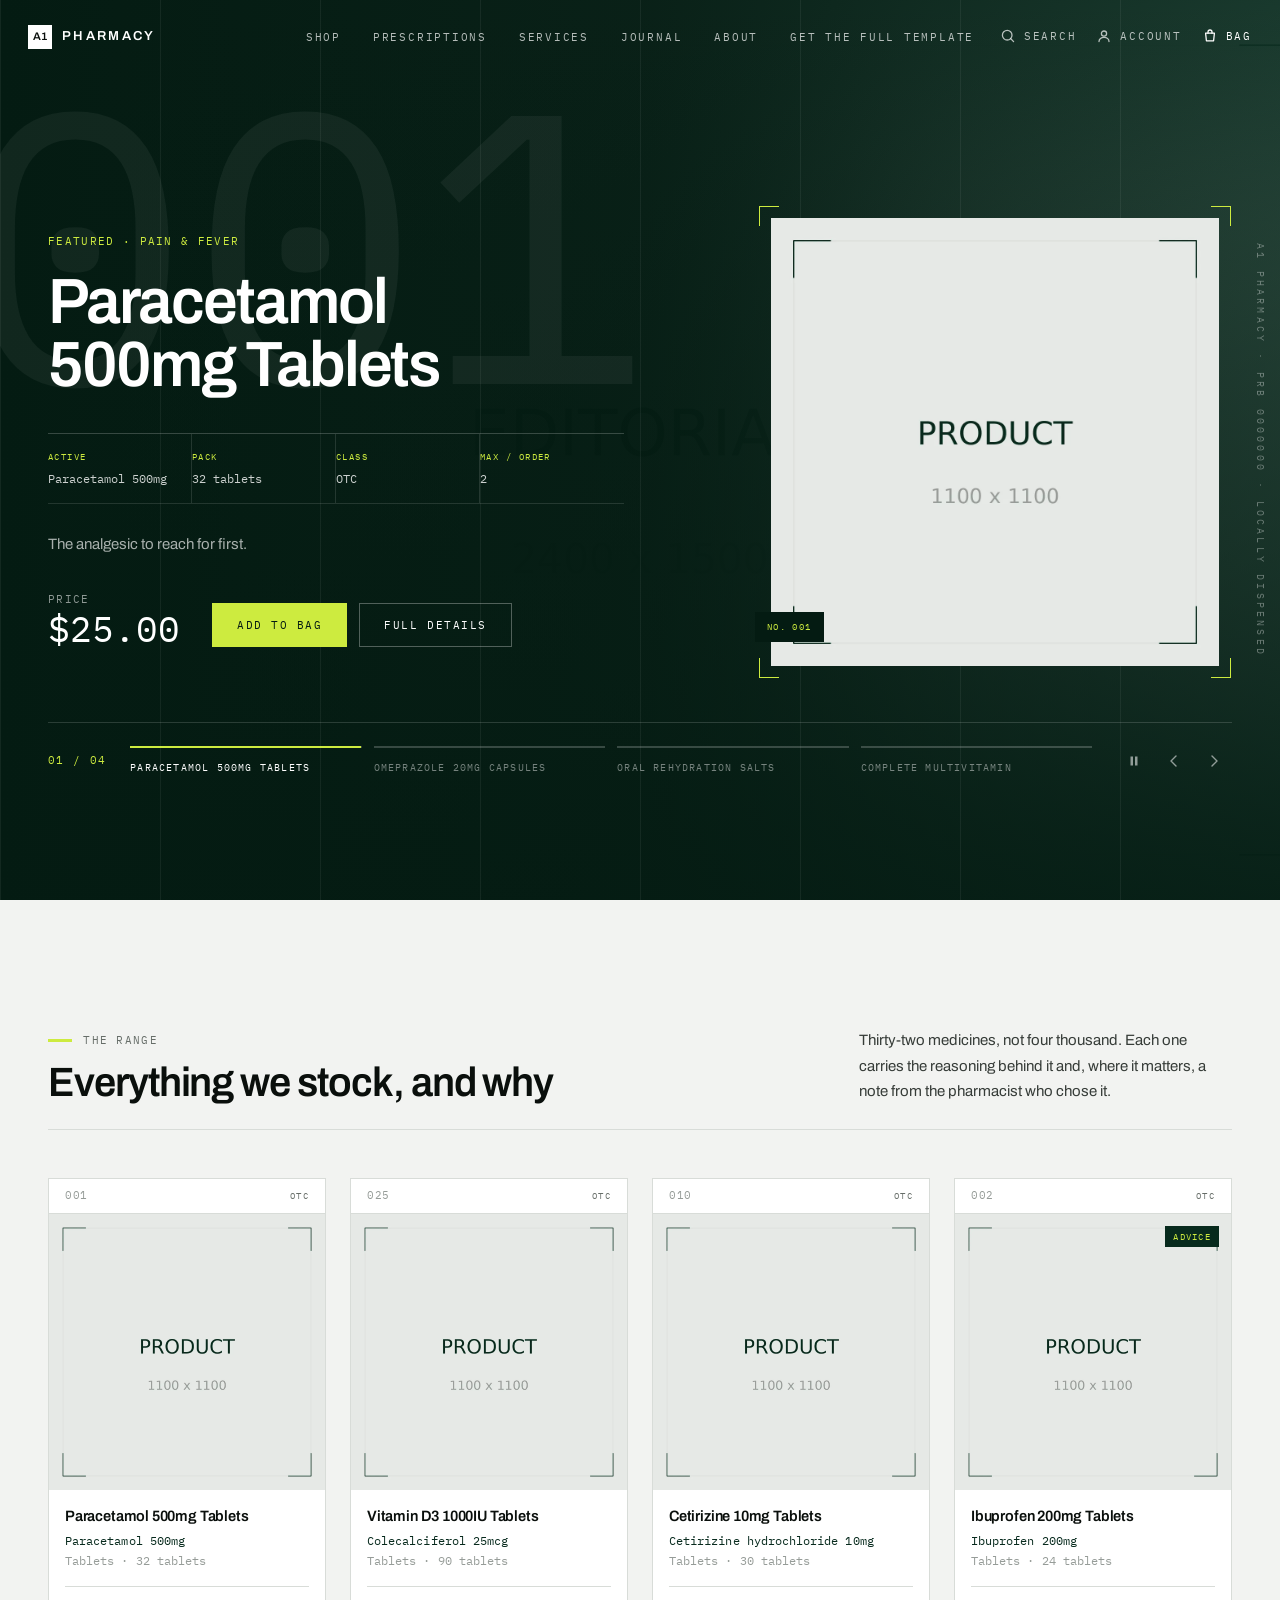
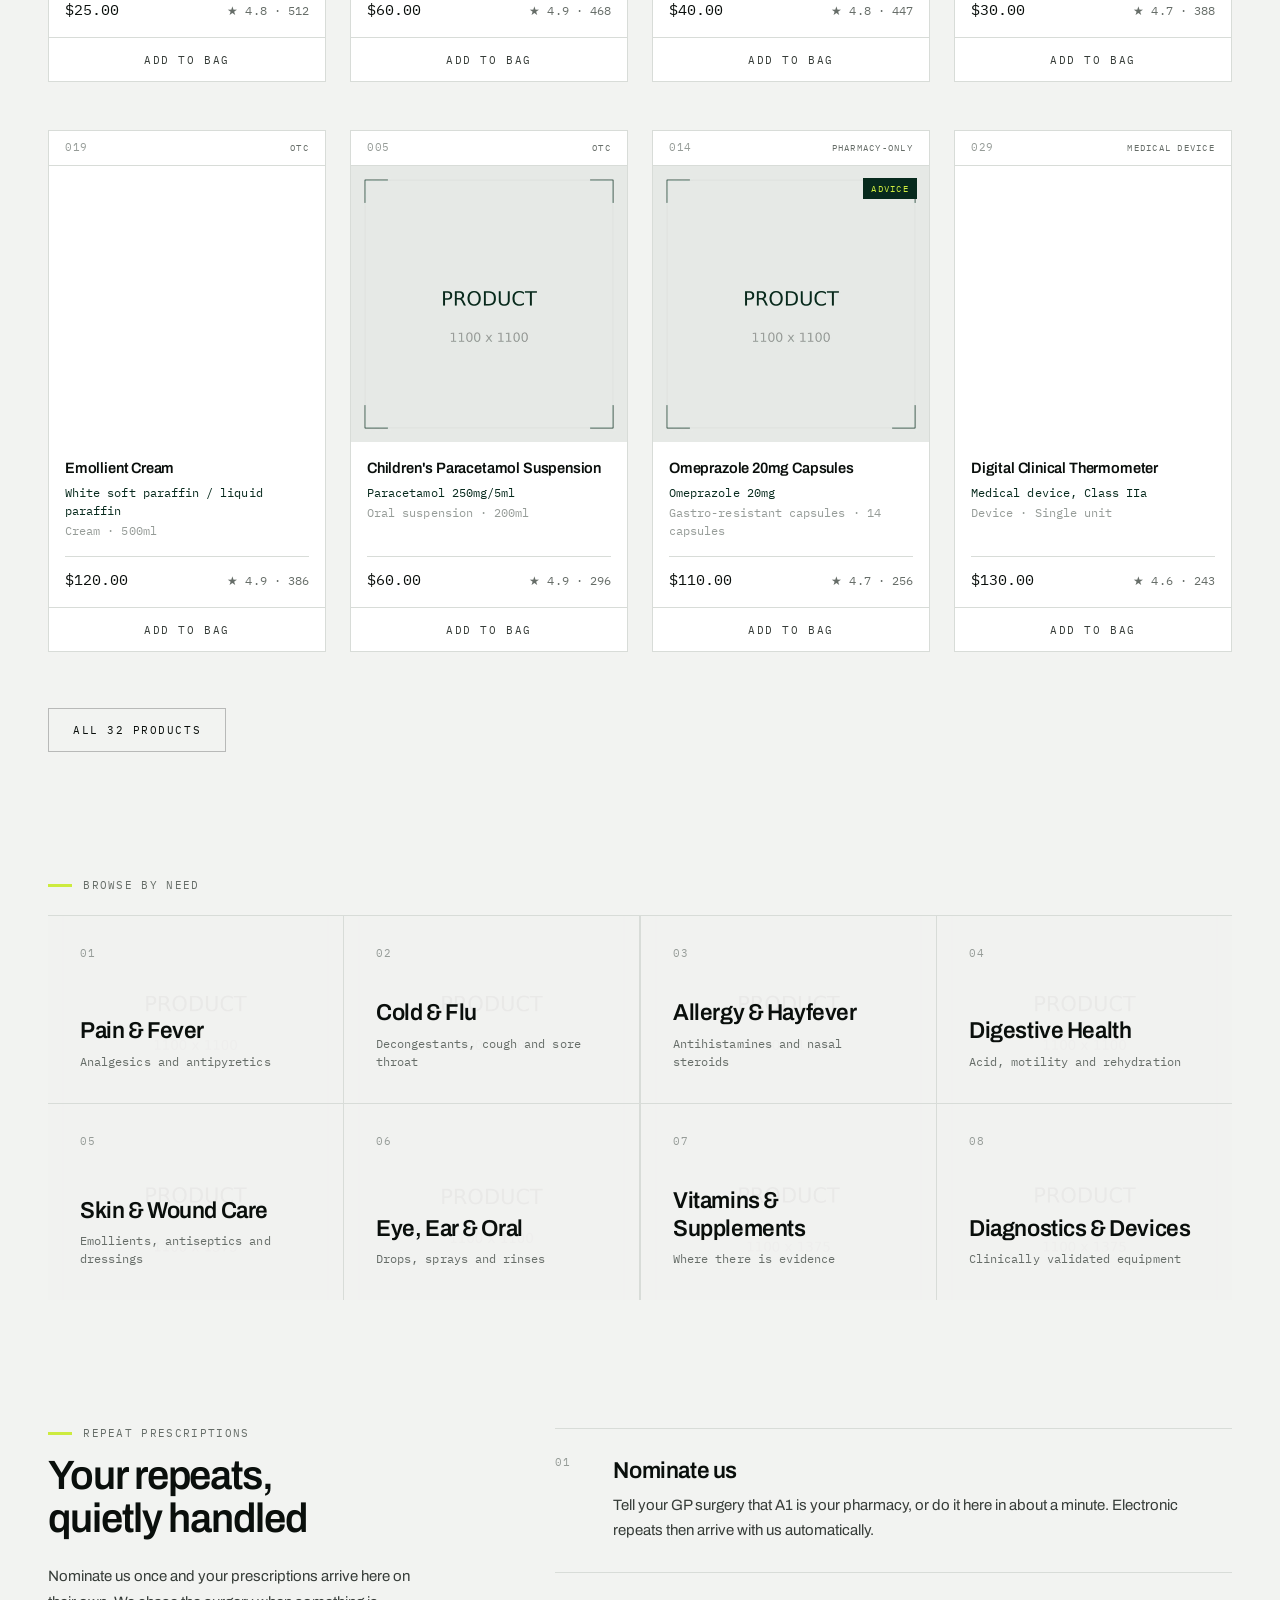
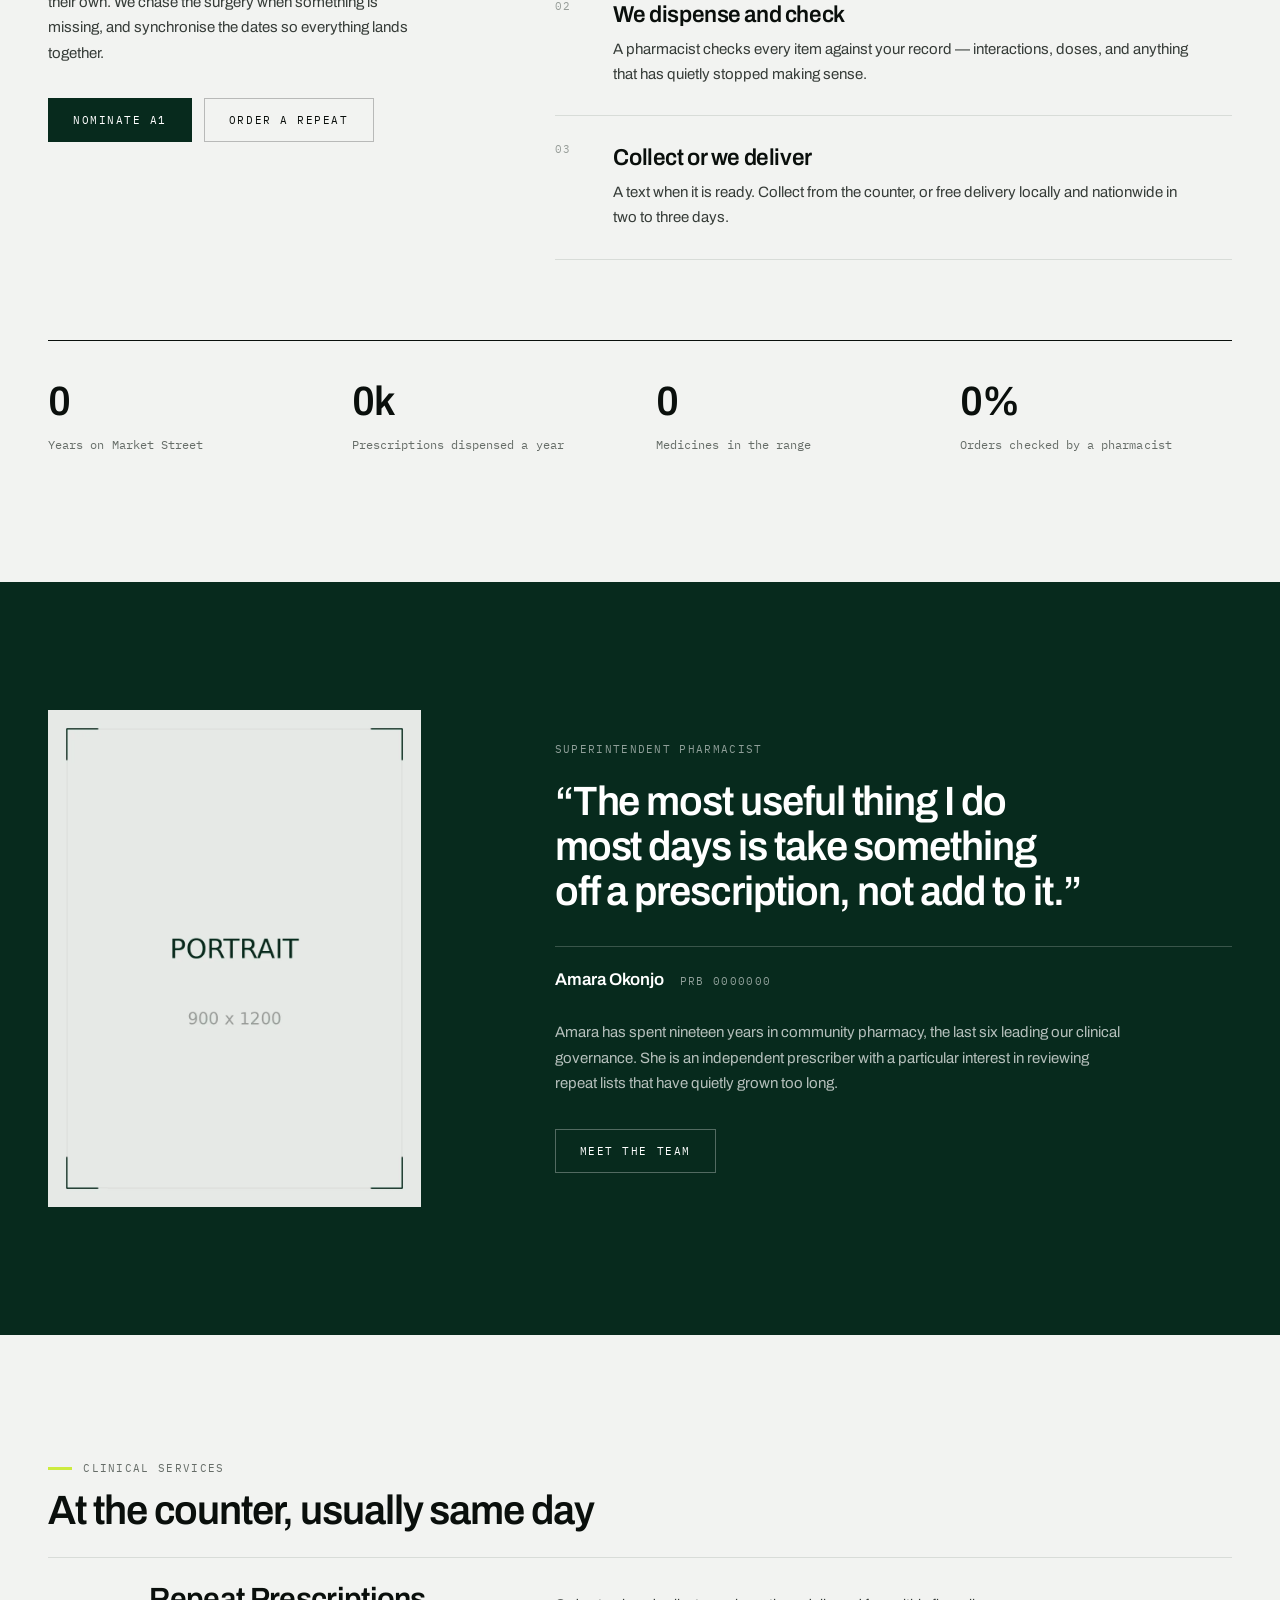
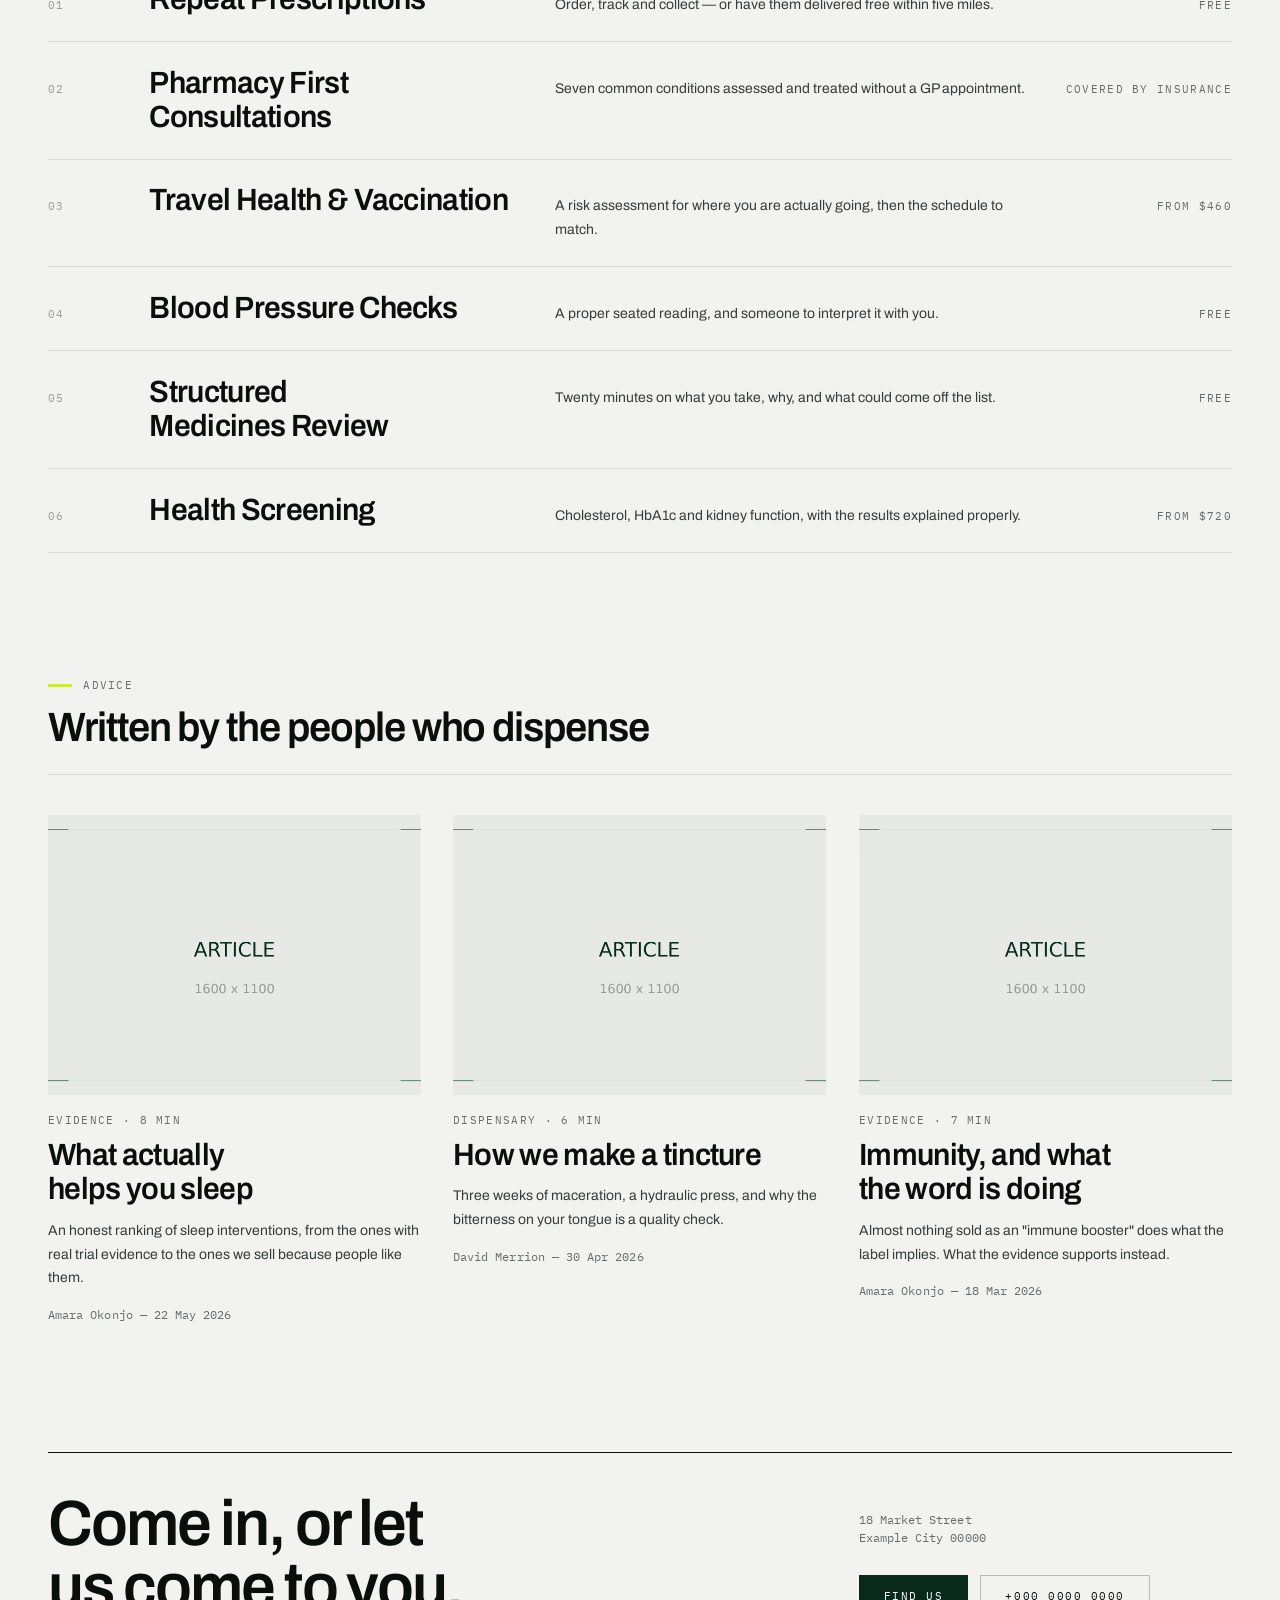
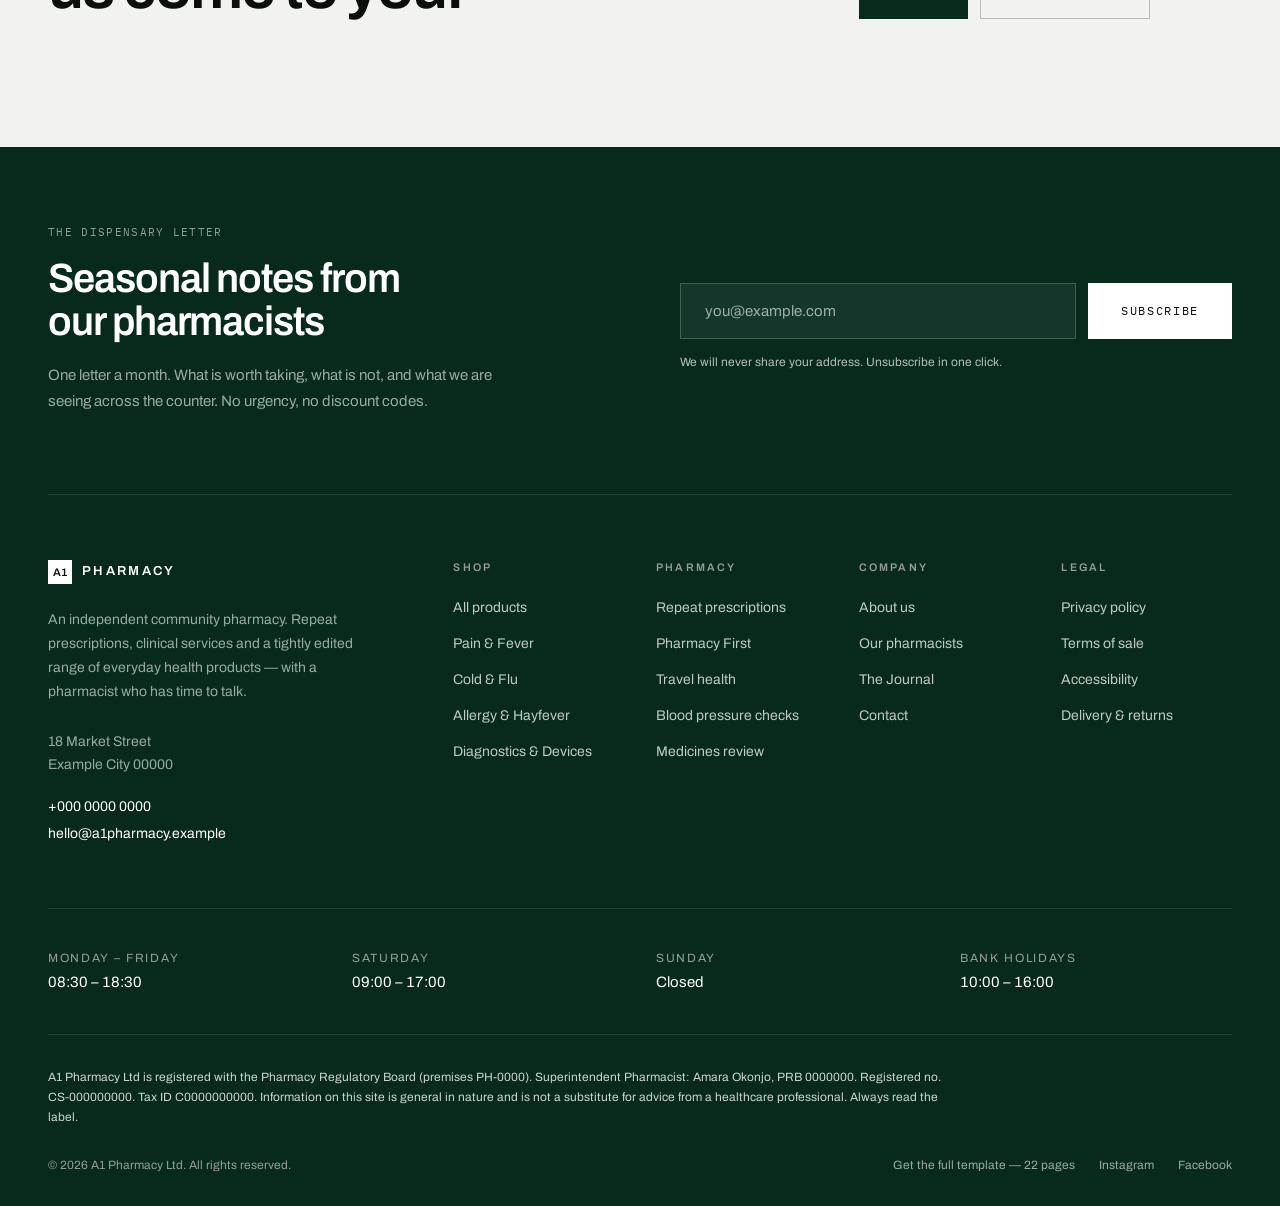
==== commit 8a538c29: "Add files via upload" ====
--- a/index.html
+++ b/index.html
@@ -60,31 +60,19 @@
 							>Shop</a>
 						</li>
 						<li>
-							<a
-								href="https://paragonslash.gumroad.com/l/a1pharmacy?referrer=github.com%2Fparagonslash%2Fa1-pharmacy-free" rel="noreferrer noopener" target="_blank"
-								class="nav-link" data-nav-plain
-							>Prescriptions</a>
+							<a class="nav-link--inert nav-link" data-nav-plain>Prescriptions</a>
 						</li>
 						<li>
-							<a
-								href="https://paragonslash.gumroad.com/l/a1pharmacy?referrer=github.com%2Fparagonslash%2Fa1-pharmacy-free" rel="noreferrer noopener" target="_blank"
-								class="nav-link" data-mega-trigger="services" aria-expanded="false" aria-controls="mega-services"
-							>Services</a>
+							<a class="nav-link--inert nav-link" data-mega-trigger="services" aria-expanded="false" aria-controls="mega-services">Services</a>
 						</li>
 						<li>
-							<a
-								href="https://paragonslash.gumroad.com/l/a1pharmacy?referrer=github.com%2Fparagonslash%2Fa1-pharmacy-free" rel="noreferrer noopener" target="_blank"
-								class="nav-link" data-nav-plain
-							>Journal</a>
+							<a class="nav-link--inert nav-link" data-nav-plain>Journal</a>
 						</li>
 						<li>
-							<a
-								href="https://paragonslash.gumroad.com/l/a1pharmacy?referrer=github.com%2Fparagonslash%2Fa1-pharmacy-free" rel="noreferrer noopener" target="_blank"
-								class="nav-link" data-nav-plain
-							>About</a>
+							<a class="nav-link--inert nav-link" data-nav-plain>About</a>
 						</li>
 						<li>
-							<a href="https://paragonslash.gumroad.com/l/a1pharmacy?referrer=github.com%2Fparagonslash%2Fa1-pharmacy-free" rel="noreferrer noopener" target="_blank" class="nav-link" data-nav-plain>Get the full template</a>
+							<a href="https://paragonslash.gumroad.com/l/a1pharmacy?referrer=github.com%2Fparagonslash%2Fa1-pharmacy-free" rel="noreferrer noopener" target="_blank" class="nav-link nav-link--upgrade" data-nav-plain>Get the full template</a>
 						</li>
 						</ul>
 
@@ -101,7 +89,7 @@
 								Search
 							</button>
 
-							<a href="https://paragonslash.gumroad.com/l/a1pharmacy?referrer=github.com%2Fparagonslash%2Fa1-pharmacy-free" rel="noreferrer noopener" target="_blank" class="nav-link header-tools__optional">
+							<a class="nav-link--inert nav-link header-tools__optional">
 								<svg class="nav-link__icon" viewBox="0 0 20 20" fill="none" stroke="currentColor" stroke-width="1.6" aria-hidden="true"><circle cx="10" cy="7" r="3.25" /><path d="M3.75 17c0-3.2 2.8-5.25 6.25-5.25S16.25 13.8 16.25 17" stroke-linecap="round" /></svg>
 								Account
 							</a>
@@ -110,7 +98,7 @@
 								The bag is a plain link. The preview below it is a hover
 								convenience only — nothing here is reachable by hovering alone.
 							-->
-							<a href="https://paragonslash.gumroad.com/l/a1pharmacy?referrer=github.com%2Fparagonslash%2Fa1-pharmacy-free" rel="noreferrer noopener" target="_blank" class="nav-link nav-link--emphasis">
+							<a class="nav-link--inert nav-link nav-link--emphasis">
 								<svg class="nav-link__icon" viewBox="0 0 20 20" fill="none" stroke="currentColor" stroke-width="1.6" aria-hidden="true"><path d="M4.5 6.5h11l-1 9.5h-9z" stroke-linejoin="round" /><path d="M7.5 6.5V5a2.5 2.5 0 015 0v1.5" stroke-linecap="round" /></svg>
 								Bag
 							</a>
@@ -231,7 +219,7 @@
 						<p class="label mega-panel__heading">Services</p>
 						<ul class="mega-index mega-index--wide">
 							<li class="mega-index__item">
-								<a href="https://paragonslash.gumroad.com/l/a1pharmacy?referrer=github.com%2Fparagonslash%2Fa1-pharmacy-free" rel="noreferrer noopener" target="_blank" class="mega-index__link mega-index__link--stacked">
+								<a class="mega-index__link mega-index__link--stacked" data-inert>
 									<span class="mega-index__row">
 										<span class="index-no">01</span>
 										<span class="mega-index__name">Repeat Prescriptions</span>
@@ -240,7 +228,7 @@
 								</a>
 							</li>
 							<li class="mega-index__item">
-								<a href="https://paragonslash.gumroad.com/l/a1pharmacy?referrer=github.com%2Fparagonslash%2Fa1-pharmacy-free" rel="noreferrer noopener" target="_blank" class="mega-index__link mega-index__link--stacked">
+								<a class="mega-index__link mega-index__link--stacked" data-inert>
 									<span class="mega-index__row">
 										<span class="index-no">02</span>
 										<span class="mega-index__name">Pharmacy First Consultations</span>
@@ -249,7 +237,7 @@
 								</a>
 							</li>
 							<li class="mega-index__item">
-								<a href="https://paragonslash.gumroad.com/l/a1pharmacy?referrer=github.com%2Fparagonslash%2Fa1-pharmacy-free" rel="noreferrer noopener" target="_blank" class="mega-index__link mega-index__link--stacked">
+								<a class="mega-index__link mega-index__link--stacked" data-inert>
 									<span class="mega-index__row">
 										<span class="index-no">03</span>
 										<span class="mega-index__name">Travel Health &amp; Vaccination</span>
@@ -258,7 +246,7 @@
 								</a>
 							</li>
 							<li class="mega-index__item">
-								<a href="https://paragonslash.gumroad.com/l/a1pharmacy?referrer=github.com%2Fparagonslash%2Fa1-pharmacy-free" rel="noreferrer noopener" target="_blank" class="mega-index__link mega-index__link--stacked">
+								<a class="mega-index__link mega-index__link--stacked" data-inert>
 									<span class="mega-index__row">
 										<span class="index-no">04</span>
 										<span class="mega-index__name">Blood Pressure Checks</span>
@@ -267,7 +255,7 @@
 								</a>
 							</li>
 							<li class="mega-index__item">
-								<a href="https://paragonslash.gumroad.com/l/a1pharmacy?referrer=github.com%2Fparagonslash%2Fa1-pharmacy-free" rel="noreferrer noopener" target="_blank" class="mega-index__link mega-index__link--stacked">
+								<a class="mega-index__link mega-index__link--stacked" data-inert>
 									<span class="mega-index__row">
 										<span class="index-no">05</span>
 										<span class="mega-index__name">Structured Medicines Review</span>
@@ -276,7 +264,7 @@
 								</a>
 							</li>
 							<li class="mega-index__item">
-								<a href="https://paragonslash.gumroad.com/l/a1pharmacy?referrer=github.com%2Fparagonslash%2Fa1-pharmacy-free" rel="noreferrer noopener" target="_blank" class="mega-index__link mega-index__link--stacked">
+								<a class="mega-index__link mega-index__link--stacked" data-inert>
 									<span class="mega-index__row">
 										<span class="index-no">06</span>
 										<span class="mega-index__name">Health Screening</span>
@@ -302,25 +290,25 @@
 								</a>
 							</li>
 							<li>
-								<a href="https://paragonslash.gumroad.com/l/a1pharmacy?referrer=github.com%2Fparagonslash%2Fa1-pharmacy-free" rel="noreferrer noopener" target="_blank" class="mobile-nav__link" style="--row-index: 1">
+								<a class="mobile-nav__link" style="--row-index: 1" data-inert>
 									Prescriptions
 									<svg class="mobile-nav__chevron" viewBox="0 0 16 16" fill="none" stroke="currentColor" stroke-width="1.5" aria-hidden="true"><path d="M2.5 8h11M9 3.5L13.5 8 9 12.5" stroke-linecap="round" stroke-linejoin="round" /></svg>
 								</a>
 							</li>
 							<li>
-								<a href="https://paragonslash.gumroad.com/l/a1pharmacy?referrer=github.com%2Fparagonslash%2Fa1-pharmacy-free" rel="noreferrer noopener" target="_blank" class="mobile-nav__link" style="--row-index: 2">
+								<a class="mobile-nav__link" style="--row-index: 2" data-inert>
 									Services
 									<svg class="mobile-nav__chevron" viewBox="0 0 16 16" fill="none" stroke="currentColor" stroke-width="1.5" aria-hidden="true"><path d="M2.5 8h11M9 3.5L13.5 8 9 12.5" stroke-linecap="round" stroke-linejoin="round" /></svg>
 								</a>
 							</li>
 							<li>
-								<a href="https://paragonslash.gumroad.com/l/a1pharmacy?referrer=github.com%2Fparagonslash%2Fa1-pharmacy-free" rel="noreferrer noopener" target="_blank" class="mobile-nav__link" style="--row-index: 3">
+								<a class="mobile-nav__link" style="--row-index: 3" data-inert>
 									Journal
 									<svg class="mobile-nav__chevron" viewBox="0 0 16 16" fill="none" stroke="currentColor" stroke-width="1.5" aria-hidden="true"><path d="M2.5 8h11M9 3.5L13.5 8 9 12.5" stroke-linecap="round" stroke-linejoin="round" /></svg>
 								</a>
 							</li>
 							<li>
-								<a href="https://paragonslash.gumroad.com/l/a1pharmacy?referrer=github.com%2Fparagonslash%2Fa1-pharmacy-free" rel="noreferrer noopener" target="_blank" class="mobile-nav__link" style="--row-index: 4">
+								<a class="mobile-nav__link" style="--row-index: 4" data-inert>
 									About
 									<svg class="mobile-nav__chevron" viewBox="0 0 16 16" fill="none" stroke="currentColor" stroke-width="1.5" aria-hidden="true"><path d="M2.5 8h11M9 3.5L13.5 8 9 12.5" stroke-linecap="round" stroke-linejoin="round" /></svg>
 								</a>
@@ -346,7 +334,7 @@
 							</ul>
 
 							<div class="mobile-nav__footer">
-								<a href="https://paragonslash.gumroad.com/l/a1pharmacy?referrer=github.com%2Fparagonslash%2Fa1-pharmacy-free" rel="noreferrer noopener" target="_blank" class="link-rule">Your account</a>
+								<a class="link-rule" data-inert>Your account</a>
 								<a href="tel:+0000000000" class="link-rule">+000 0000 0000</a>
 								<p style="color: var(--color-ink-3)">18 Market Street, Example City 00000</p>
 							</div>
@@ -1593,8 +1581,8 @@
 								together.
 							</p>
 							<div class="button-row split-block__actions">
-								<a href="https://paragonslash.gumroad.com/l/a1pharmacy?referrer=github.com%2Fparagonslash%2Fa1-pharmacy-free" rel="noreferrer noopener" target="_blank" class="button button--primary button--md">Nominate A1</a>
-								<a href="https://paragonslash.gumroad.com/l/a1pharmacy?referrer=github.com%2Fparagonslash%2Fa1-pharmacy-free" rel="noreferrer noopener" target="_blank" class="button button--secondary button--md">Order a repeat</a>
+								<a class="button button--primary button--md" data-inert>Nominate A1</a>
+								<a class="button button--secondary button--md" data-inert>Order a repeat</a>
 							</div>
 						</div>
 
@@ -1705,7 +1693,7 @@
 								</blockquote>
 								<p class="quote-section__bio">Amara has spent nineteen years in community pharmacy, the last six leading our clinical governance. She is an independent prescriber with a particular interest in reviewing repeat lists that have quietly grown too long.</p>
 								<div class="quote-section__actions">
-									<a href="https://paragonslash.gumroad.com/l/a1pharmacy?referrer=github.com%2Fparagonslash%2Fa1-pharmacy-free" rel="noreferrer noopener" target="_blank" class="button button--outline-light button--md">Meet the team</a>
+									<a class="button button--outline-light button--md" data-inert>Meet the team</a>
 								</div>
 							</div>
 						</div>
@@ -1721,7 +1709,7 @@
 
 					<ul data-reveal-on-scroll data-reveal-stagger="50" data-reveal-threshold="0.03">
 						<li class="service-row">
-							<a href="https://paragonslash.gumroad.com/l/a1pharmacy?referrer=github.com%2Fparagonslash%2Fa1-pharmacy-free" rel="noreferrer noopener" target="_blank" class="service-row__link">
+							<a class="service-row__link" data-inert>
 								<span class="index-no service-row__number">01</span>
 								<h3 class="text-h1 service-row__name">Repeat Prescriptions</h3>
 								<p class="service-row__summary">Order, track and collect — or have them delivered free within five miles.</p>
@@ -1729,7 +1717,7 @@
 							</a>
 						</li>
 						<li class="service-row">
-							<a href="https://paragonslash.gumroad.com/l/a1pharmacy?referrer=github.com%2Fparagonslash%2Fa1-pharmacy-free" rel="noreferrer noopener" target="_blank" class="service-row__link">
+							<a class="service-row__link" data-inert>
 								<span class="index-no service-row__number">02</span>
 								<h3 class="text-h1 service-row__name">Pharmacy First Consultations</h3>
 								<p class="service-row__summary">Seven common conditions assessed and treated without a GP appointment.</p>
@@ -1737,7 +1725,7 @@
 							</a>
 						</li>
 						<li class="service-row">
-							<a href="https://paragonslash.gumroad.com/l/a1pharmacy?referrer=github.com%2Fparagonslash%2Fa1-pharmacy-free" rel="noreferrer noopener" target="_blank" class="service-row__link">
+							<a class="service-row__link" data-inert>
 								<span class="index-no service-row__number">03</span>
 								<h3 class="text-h1 service-row__name">Travel Health &amp; Vaccination</h3>
 								<p class="service-row__summary">A risk assessment for where you are actually going, then the schedule to match.</p>
@@ -1745,7 +1733,7 @@
 							</a>
 						</li>
 						<li class="service-row">
-							<a href="https://paragonslash.gumroad.com/l/a1pharmacy?referrer=github.com%2Fparagonslash%2Fa1-pharmacy-free" rel="noreferrer noopener" target="_blank" class="service-row__link">
+							<a class="service-row__link" data-inert>
 								<span class="index-no service-row__number">04</span>
 								<h3 class="text-h1 service-row__name">Blood Pressure Checks</h3>
 								<p class="service-row__summary">A proper seated reading, and someone to interpret it with you.</p>
@@ -1753,7 +1741,7 @@
 							</a>
 						</li>
 						<li class="service-row">
-							<a href="https://paragonslash.gumroad.com/l/a1pharmacy?referrer=github.com%2Fparagonslash%2Fa1-pharmacy-free" rel="noreferrer noopener" target="_blank" class="service-row__link">
+							<a class="service-row__link" data-inert>
 								<span class="index-no service-row__number">05</span>
 								<h3 class="text-h1 service-row__name">Structured Medicines Review</h3>
 								<p class="service-row__summary">Twenty minutes on what you take, why, and what could come off the list.</p>
@@ -1761,7 +1749,7 @@
 							</a>
 						</li>
 						<li class="service-row">
-							<a href="https://paragonslash.gumroad.com/l/a1pharmacy?referrer=github.com%2Fparagonslash%2Fa1-pharmacy-free" rel="noreferrer noopener" target="_blank" class="service-row__link">
+							<a class="service-row__link" data-inert>
 								<span class="index-no service-row__number">06</span>
 								<h3 class="text-h1 service-row__name">Health Screening</h3>
 								<p class="service-row__summary">Cholesterol, HbA1c and kidney function, with the results explained properly.</p>
@@ -1779,7 +1767,7 @@
 					</div>
 
 					<ul class="journal-grid" data-reveal-on-scroll data-reveal-stagger="90">
-						<li><a href="https://paragonslash.gumroad.com/l/a1pharmacy?referrer=github.com%2Fparagonslash%2Fa1-pharmacy-free" rel="noreferrer noopener" target="_blank" class="journal-card">
+						<li><a class="journal-card" data-inert>
 						<div class="journal-card__plate">
 							<div class="plate" style="--plate-ratio: 4 / 3">
 						<img
@@ -1802,7 +1790,7 @@
 							Amara Okonjo — 22 May 2026
 						</p>
 					</a></li>
-						<li><a href="https://paragonslash.gumroad.com/l/a1pharmacy?referrer=github.com%2Fparagonslash%2Fa1-pharmacy-free" rel="noreferrer noopener" target="_blank" class="journal-card">
+						<li><a class="journal-card" data-inert>
 						<div class="journal-card__plate">
 							<div class="plate" style="--plate-ratio: 4 / 3">
 						<img
@@ -1825,7 +1813,7 @@
 							David Merrion — 30 Apr 2026
 						</p>
 					</a></li>
-						<li><a href="https://paragonslash.gumroad.com/l/a1pharmacy?referrer=github.com%2Fparagonslash%2Fa1-pharmacy-free" rel="noreferrer noopener" target="_blank" class="journal-card">
+						<li><a class="journal-card" data-inert>
 						<div class="journal-card__plate">
 							<div class="plate" style="--plate-ratio: 4 / 3">
 						<img
@@ -1941,29 +1929,29 @@
 					<div>
 						<h3 class="footer-column__heading">Pharmacy</h3>
 						<ul class="footer-column__list">
-							<li><a href="https://paragonslash.gumroad.com/l/a1pharmacy?referrer=github.com%2Fparagonslash%2Fa1-pharmacy-free" rel="noreferrer noopener" target="_blank" class="footer-column__link">Repeat prescriptions</a></li>
-							<li><a href="https://paragonslash.gumroad.com/l/a1pharmacy?referrer=github.com%2Fparagonslash%2Fa1-pharmacy-free" rel="noreferrer noopener" target="_blank" class="footer-column__link">Pharmacy First</a></li>
-							<li><a href="https://paragonslash.gumroad.com/l/a1pharmacy?referrer=github.com%2Fparagonslash%2Fa1-pharmacy-free" rel="noreferrer noopener" target="_blank" class="footer-column__link">Travel health</a></li>
-							<li><a href="https://paragonslash.gumroad.com/l/a1pharmacy?referrer=github.com%2Fparagonslash%2Fa1-pharmacy-free" rel="noreferrer noopener" target="_blank" class="footer-column__link">Blood pressure checks</a></li>
-							<li><a href="https://paragonslash.gumroad.com/l/a1pharmacy?referrer=github.com%2Fparagonslash%2Fa1-pharmacy-free" rel="noreferrer noopener" target="_blank" class="footer-column__link">Medicines review</a></li>
+							<li><a class="footer-column__link" data-inert>Repeat prescriptions</a></li>
+							<li><a class="footer-column__link" data-inert>Pharmacy First</a></li>
+							<li><a class="footer-column__link" data-inert>Travel health</a></li>
+							<li><a class="footer-column__link" data-inert>Blood pressure checks</a></li>
+							<li><a class="footer-column__link" data-inert>Medicines review</a></li>
 						</ul>
 					</div>
 					<div>
 						<h3 class="footer-column__heading">Company</h3>
 						<ul class="footer-column__list">
-							<li><a href="https://paragonslash.gumroad.com/l/a1pharmacy?referrer=github.com%2Fparagonslash%2Fa1-pharmacy-free" rel="noreferrer noopener" target="_blank" class="footer-column__link">About us</a></li>
-							<li><a href="https://paragonslash.gumroad.com/l/a1pharmacy?referrer=github.com%2Fparagonslash%2Fa1-pharmacy-free" rel="noreferrer noopener" target="_blank" class="footer-column__link">Our pharmacists</a></li>
-							<li><a href="https://paragonslash.gumroad.com/l/a1pharmacy?referrer=github.com%2Fparagonslash%2Fa1-pharmacy-free" rel="noreferrer noopener" target="_blank" class="footer-column__link">The Journal</a></li>
+							<li><a class="footer-column__link" data-inert>About us</a></li>
+							<li><a class="footer-column__link" data-inert>Our pharmacists</a></li>
+							<li><a class="footer-column__link" data-inert>The Journal</a></li>
 							<li><a href="contact.html" class="footer-column__link">Contact</a></li>
 						</ul>
 					</div>
 					<div>
 						<h3 class="footer-column__heading">Legal</h3>
 						<ul class="footer-column__list">
-							<li><a href="https://paragonslash.gumroad.com/l/a1pharmacy?referrer=github.com%2Fparagonslash%2Fa1-pharmacy-free" rel="noreferrer noopener" target="_blank" class="footer-column__link">Privacy policy</a></li>
-							<li><a href="https://paragonslash.gumroad.com/l/a1pharmacy?referrer=github.com%2Fparagonslash%2Fa1-pharmacy-free" rel="noreferrer noopener" target="_blank" class="footer-column__link">Terms of sale</a></li>
-							<li><a href="https://paragonslash.gumroad.com/l/a1pharmacy?referrer=github.com%2Fparagonslash%2Fa1-pharmacy-free" rel="noreferrer noopener" target="_blank" class="footer-column__link">Accessibility</a></li>
-							<li><a href="https://paragonslash.gumroad.com/l/a1pharmacy?referrer=github.com%2Fparagonslash%2Fa1-pharmacy-free" rel="noreferrer noopener" target="_blank" class="footer-column__link">Delivery &amp; returns</a></li>
+							<li><a class="footer-column__link" data-inert>Privacy policy</a></li>
+							<li><a class="footer-column__link" data-inert>Terms of sale</a></li>
+							<li><a class="footer-column__link" data-inert>Accessibility</a></li>
+							<li><a class="footer-column__link" data-inert>Delivery &amp; returns</a></li>
 						</ul>
 					</div>
 					</div>
